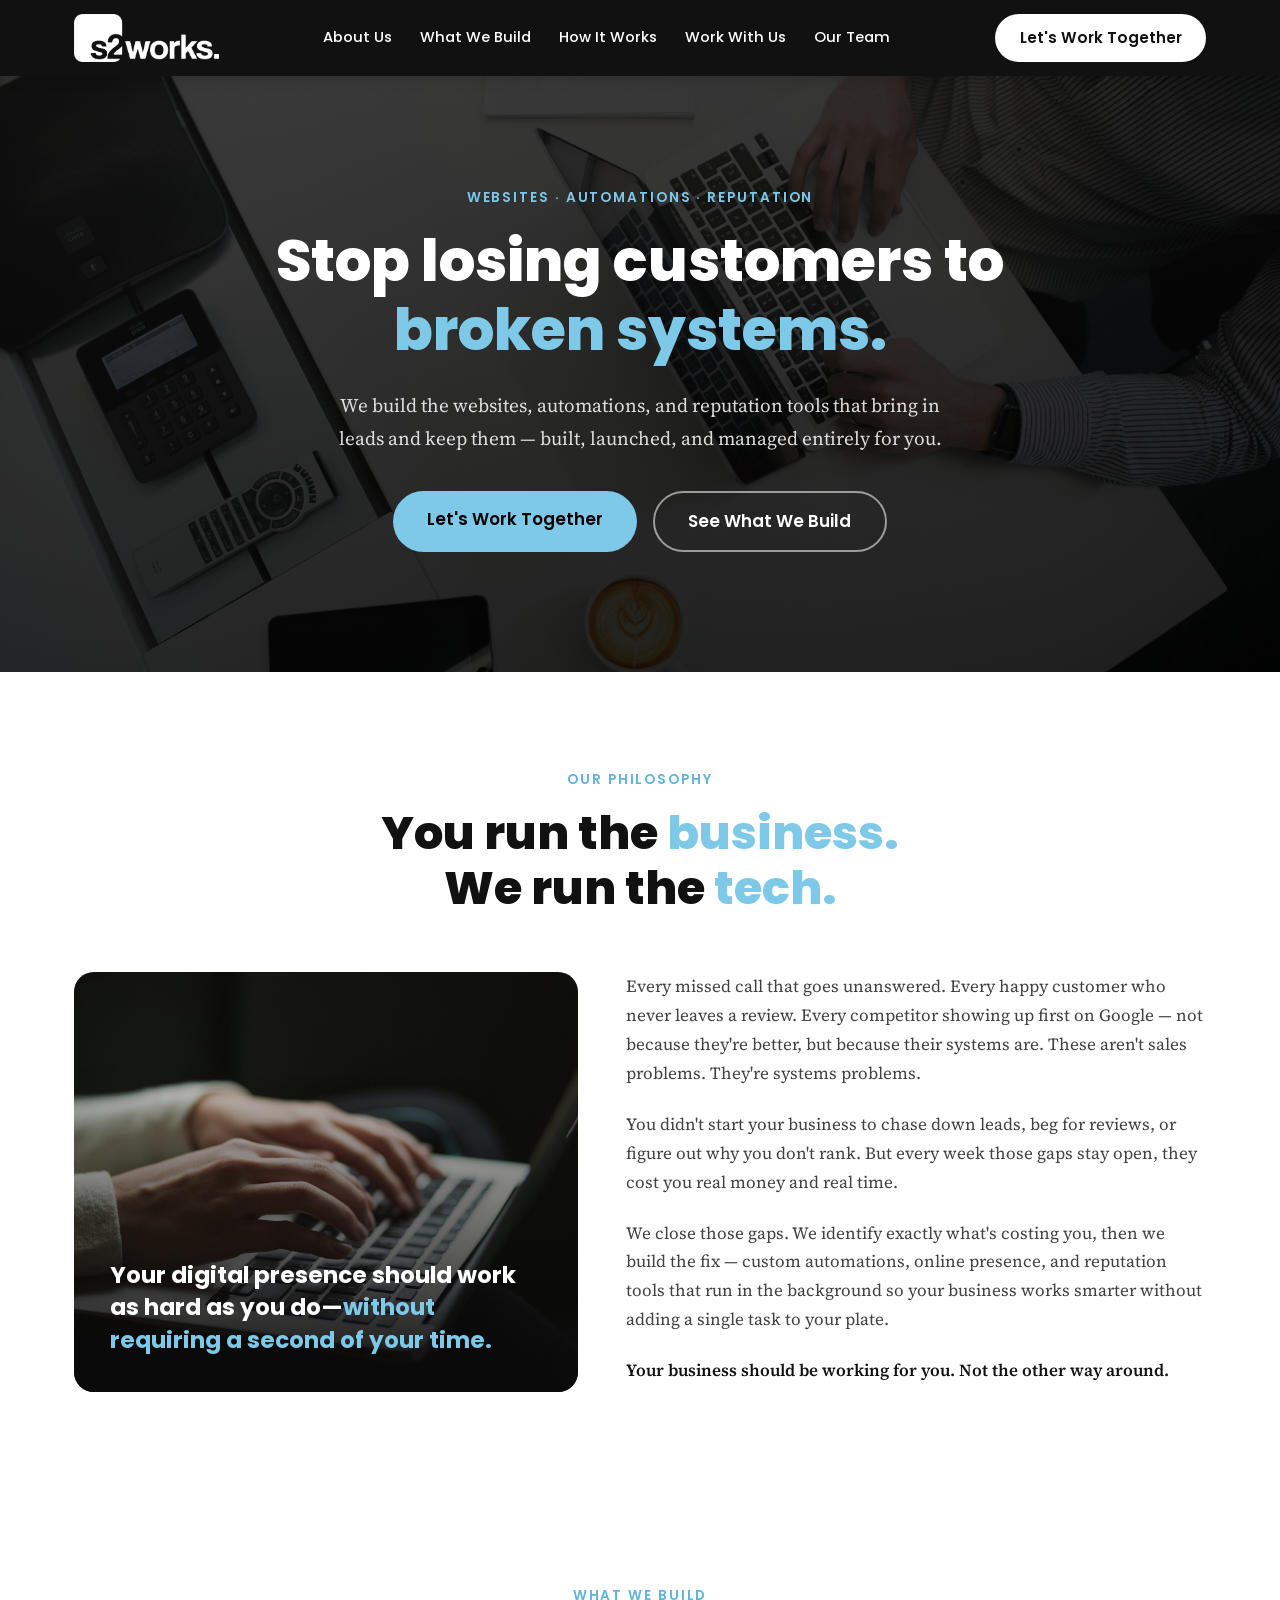
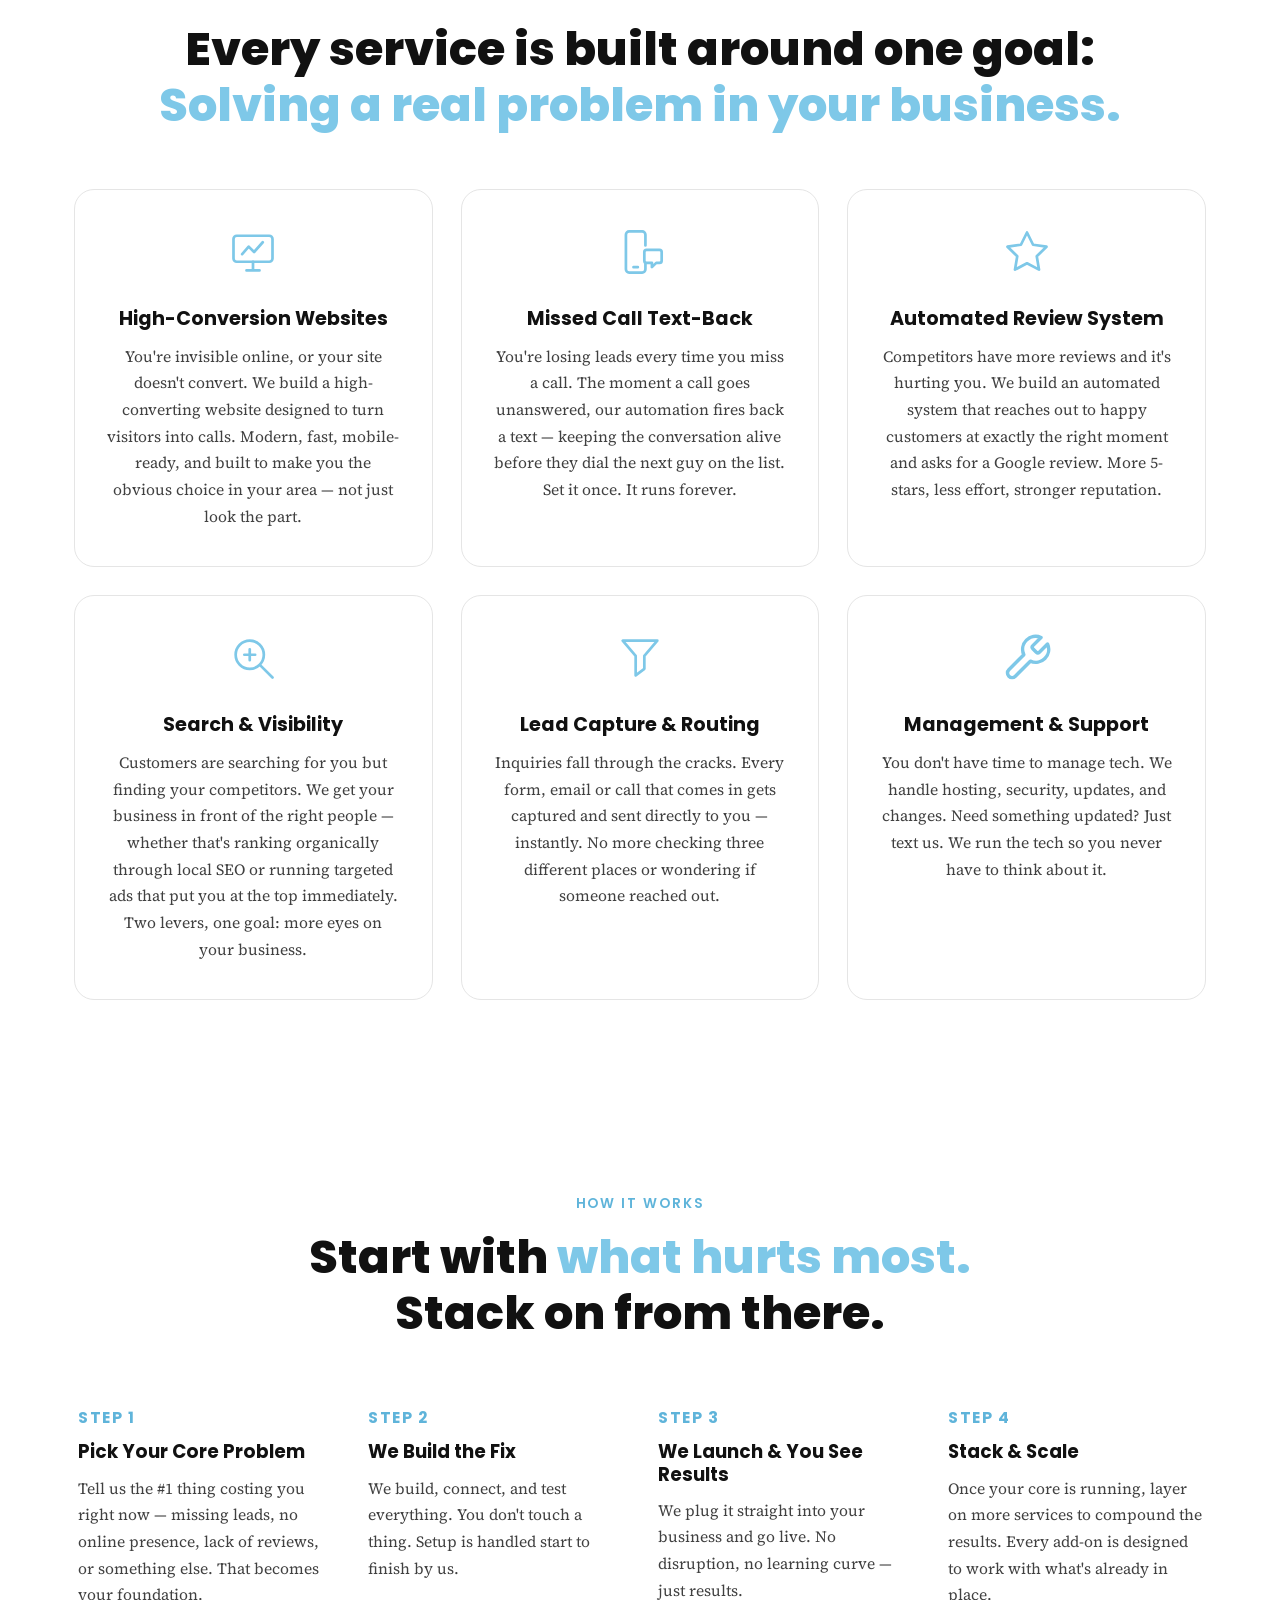
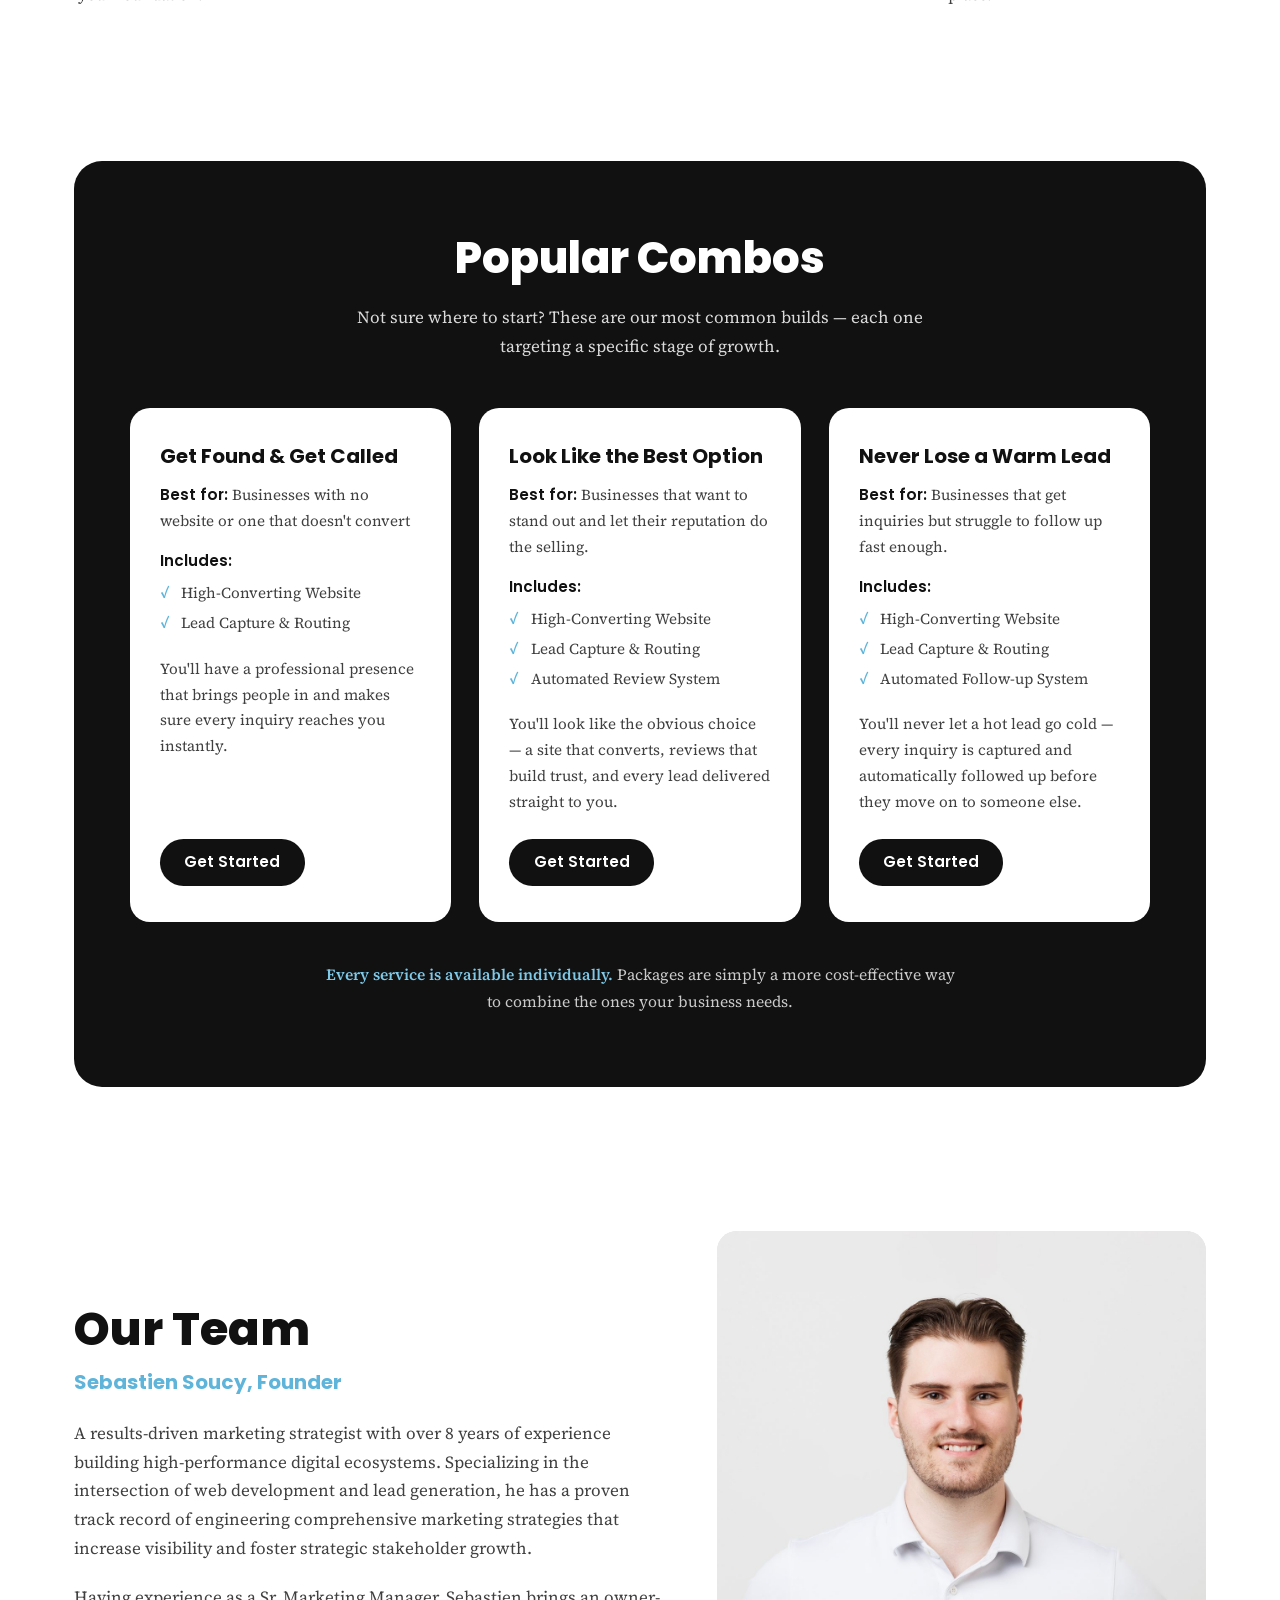
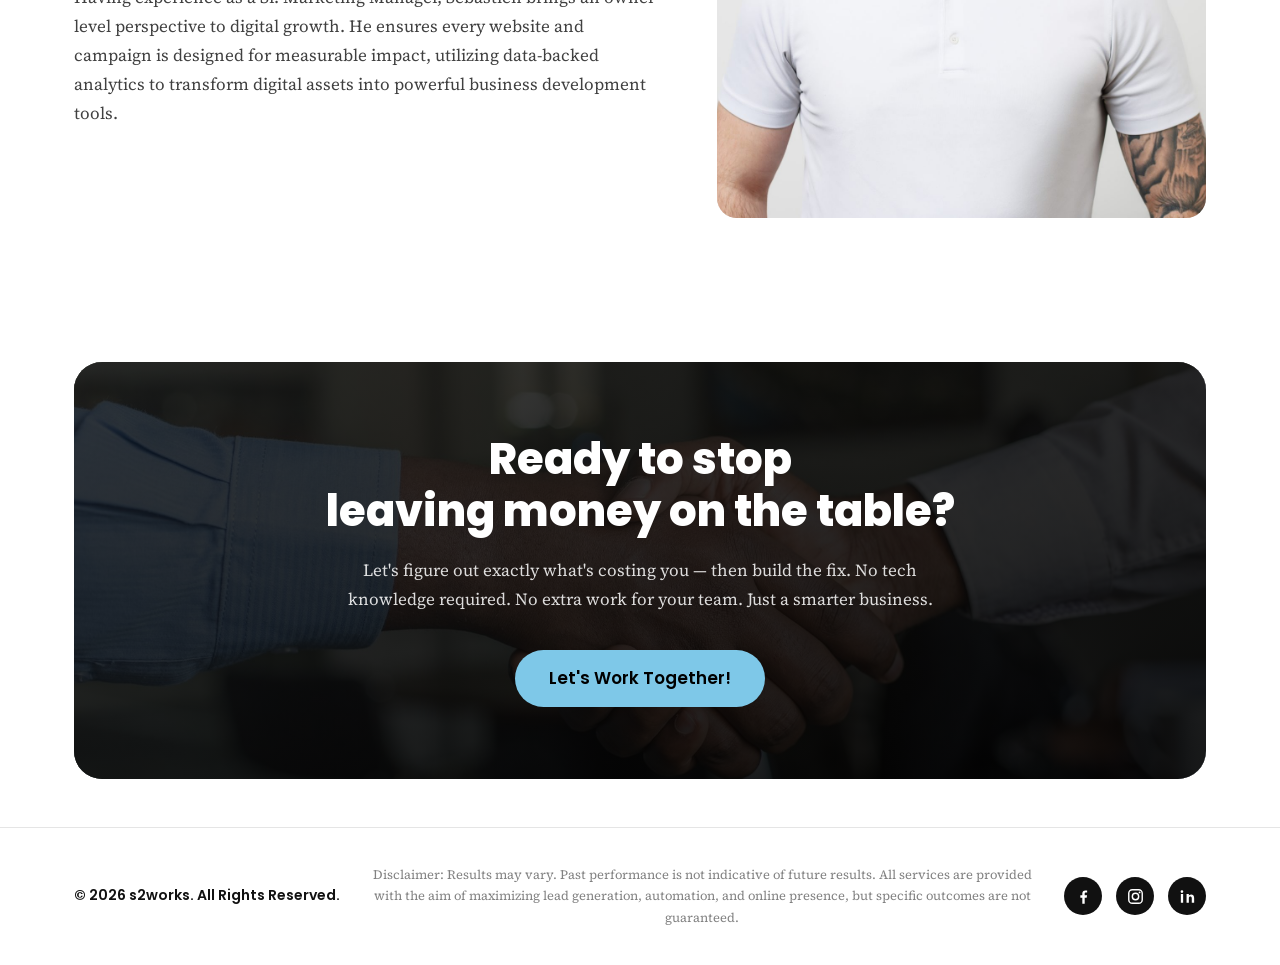
==== index.html @ fdd20342 "Refine Popular Combos note wording Tighten the individual-services note to a cleaner, more professio" ====
<!DOCTYPE html>
<html lang="en">
<head>
  <meta charset="UTF-8">
  <meta name="viewport" content="width=device-width, initial-scale=1.0">
  <title>s2works. — You run the business. We run the tech.</title>
  <meta name="description" content="s2works builds custom automations, high-converting websites, and reputation tools that run in the background — so your business works smarter without adding a single task to your plate.">

  <!-- Favicon / app icons -->
  <link rel="icon" href="assets/favicon.ico" sizes="any">
  <link rel="icon" type="image/png" sizes="32x32" href="assets/favicon-32x32.png">
  <link rel="icon" type="image/png" sizes="16x16" href="assets/favicon-16x16.png">
  <link rel="apple-touch-icon" sizes="180x180" href="assets/apple-touch-icon.png">
  <link rel="manifest" href="assets/site.webmanifest">

  <!-- Social / link preview -->
  <meta property="og:type" content="website">
  <meta property="og:site_name" content="s2works">
  <meta property="og:title" content="s2works — You run the business. We run the tech.">
  <meta property="og:description" content="Custom automations, high-converting websites, and reputation tools that run in the background — so your business works smarter without adding a single task to your plate.">
  <meta property="og:url" content="https://www.s2works.ca/">
  <meta property="og:image" content="https://www.s2works.ca/assets/og-image.png">
  <meta property="og:image:width" content="1200">
  <meta property="og:image:height" content="630">
  <meta name="twitter:card" content="summary_large_image">
  <meta name="twitter:title" content="s2works — You run the business. We run the tech.">
  <meta name="twitter:description" content="Custom automations, high-converting websites, and reputation tools that run in the background — so your business works smarter.">
  <meta name="twitter:image" content="https://www.s2works.ca/assets/og-image.png">

  <link rel="preconnect" href="https://fonts.googleapis.com">
  <link rel="preconnect" href="https://fonts.gstatic.com" crossorigin>
  <link href="https://fonts.googleapis.com/css2?family=Poppins:wght@500;600;700;800&family=Source+Serif+4:opsz,wght@8..60,400;8..60,600&display=swap" rel="stylesheet">
  <link rel="stylesheet" href="styles.css">
</head>
<body>

  <!-- ============ Navigation ============ -->
  <header class="nav" id="top">
    <div class="nav-inner container">
      <a href="#top" class="logo" aria-label="s2works home">
        <img src="assets/logo-white.png" alt="s2works" class="logo-img">
      </a>

      <nav class="nav-links" id="nav-links" aria-label="Main navigation">
        <a href="#about">About Us</a>
        <a href="#what-we-build">What We Build</a>
        <a href="#how-it-works">How It Works</a>
        <a href="#work-with-us">Work With Us</a>
        <a href="#our-team">Our Team</a>
        <a href="mailto:info@s2works.ca" class="btn btn-white nav-cta-mobile">Let's Work Together</a>
      </nav>

      <a href="mailto:info@s2works.ca" class="btn btn-white nav-cta">Let's Work Together</a>

      <button class="nav-toggle" id="nav-toggle" aria-label="Toggle menu" aria-expanded="false" aria-controls="nav-links">
        <span></span><span></span><span></span>
      </button>
    </div>
  </header>

  <!-- ============ Hero ============ -->
  <section class="hero" id="hero">
    <div class="container hero-inner">
      <p class="eyebrow eyebrow-light">Websites · Automations · Reputation</p>
      <h1>Stop losing customers to <span class="accent">broken systems.</span></h1>
      <p class="hero-sub">We build the websites, automations, and reputation tools that bring in leads and keep them — built, launched, and managed entirely for you.</p>
      <div class="hero-actions">
        <a href="mailto:info@s2works.ca" class="btn btn-accent btn-lg">Let's Work Together</a>
        <a href="#what-we-build" class="btn btn-outline btn-lg">See What We Build</a>
      </div>
    </div>
  </section>

  <!-- ============ Section 1 — Our Philosophy ============ -->
  <section class="section" id="about">
    <div class="container">
      <p class="eyebrow">Our Philosophy</p>
      <h2 class="section-title">You run the <span class="accent">business.</span><br>We run the <span class="accent">tech.</span></h2>

      <div class="philosophy-grid">
        <div class="philosophy-image">
          <img class="philosophy-art" src="assets/philosophy-typing.jpg" alt="Person working on a laptop" loading="lazy">
          <p class="philosophy-overlay-text">Your digital presence should work as hard as you do—<span class="accent">without requiring a second of your time.</span></p>
        </div>

        <div class="philosophy-copy">
          <p>Every missed call that goes unanswered. Every happy customer who never leaves a review. Every competitor showing up first on Google — not because they're better, but because their systems are. These aren't sales problems. They're systems problems.</p>
          <p>You didn't start your business to chase down leads, beg for reviews, or figure out why you don't rank. But every week those gaps stay open, they cost you real money and real time.</p>
          <p>We close those gaps. We identify exactly what's costing you, then we build the fix — custom automations, online presence, and reputation tools that run in the background so your business works smarter without adding a single task to your plate.</p>
          <p>Your business should be working for you. Not the other way around.</p>
        </div>
      </div>
    </div>
  </section>

  <!-- ============ Section 2 — What We Build ============ -->
  <section class="section" id="what-we-build">
    <div class="container">
      <p class="eyebrow">What We Build</p>
      <h2 class="section-title">Every service is built around one goal:<br><span class="accent">Solving a real problem in your business.</span></h2>

      <div class="cards-grid cards-3">
        <article class="card service-card">
          <svg class="service-icon" viewBox="0 0 48 48" fill="none" stroke="currentColor" stroke-width="2.5" stroke-linecap="round" stroke-linejoin="round" aria-hidden="true">
            <rect x="6" y="9" width="36" height="24" rx="3"/>
            <path d="M18 41h12M24 33v8M14 26l6-7 5 5 8-9"/>
          </svg>
          <h3>High-Conversion Websites</h3>
          <p>You're invisible online, or your site doesn't convert. We build a high-converting website designed to turn visitors into calls. Modern, fast, mobile-ready, and built to make you the obvious choice in your area — not just look the part.</p>
        </article>

        <article class="card service-card">
          <svg class="service-icon" viewBox="0 0 48 48" fill="none" stroke="currentColor" stroke-width="2.5" stroke-linecap="round" stroke-linejoin="round" aria-hidden="true">
            <path d="M14 5h12a3 3 0 0 1 3 3v10M14 5a3 3 0 0 0-3 3v32a3 3 0 0 0 3 3h12a3 3 0 0 0 3-3v-5M18 38h4"/>
            <path d="M30 22h12a2 2 0 0 1 2 2v8a2 2 0 0 1-2 2h-3l-4 4v-4h-5a2 2 0 0 1-2-2v-8a2 2 0 0 1 2-2z"/>
          </svg>
          <h3>Missed Call Text-Back</h3>
          <p>You're losing leads every time you miss a call. The moment a call goes unanswered, our automation fires back a text — keeping the conversation alive before they dial the next guy on the list. Set it once. It runs forever.</p>
        </article>

        <article class="card service-card">
          <svg class="service-icon" viewBox="0 0 48 48" fill="none" stroke="currentColor" stroke-width="2.5" stroke-linecap="round" stroke-linejoin="round" aria-hidden="true">
            <path d="M24 6l5.6 11.3L42 19.1l-9 8.8 2.1 12.4L24 34.4l-11.1 5.9L15 27.9l-9-8.8 12.4-1.8z"/>
          </svg>
          <h3>Automated Review System</h3>
          <p>Competitors have more reviews and it's hurting you. We build an automated system that reaches out to happy customers at exactly the right moment and asks for a Google review. More 5-stars, less effort, stronger reputation.</p>
        </article>

        <article class="card service-card">
          <svg class="service-icon" viewBox="0 0 48 48" fill="none" stroke="currentColor" stroke-width="2.5" stroke-linecap="round" stroke-linejoin="round" aria-hidden="true">
            <circle cx="21" cy="21" r="13"/>
            <path d="M31 31l11 11M16 21h10M21 16v10"/>
          </svg>
          <h3>Search &amp; Visibility</h3>
          <p>Customers are searching for you but finding your competitors. We get your business in front of the right people — whether that's ranking organically through local SEO or running targeted ads that put you at the top immediately. Two levers, one goal: more eyes on your business.</p>
        </article>

        <article class="card service-card">
          <svg class="service-icon" viewBox="0 0 48 48" fill="none" stroke="currentColor" stroke-width="2.5" stroke-linecap="round" stroke-linejoin="round" aria-hidden="true">
            <path d="M8 8h32l-12 14v12l-8 6V22z"/>
          </svg>
          <h3>Lead Capture &amp; Routing</h3>
          <p>Inquiries fall through the cracks. Every form, email or call that comes in gets captured and sent directly to you — instantly. No more checking three different places or wondering if someone reached out.</p>
        </article>

        <article class="card service-card">
          <svg class="service-icon" viewBox="0 0 24 24" fill="none" stroke="currentColor" stroke-width="1.6" stroke-linecap="round" stroke-linejoin="round" aria-hidden="true">
            <path d="M14.7 6.3a1 1 0 0 0 0 1.4l1.6 1.6a1 1 0 0 0 1.4 0l3.77-3.77a6 6 0 0 1-7.94 7.94l-6.91 6.91a2.12 2.12 0 0 1-3-3l6.91-6.91a6 6 0 0 1 7.94-7.94l-3.76 3.76z"/>
          </svg>
          <h3>Management &amp; Support</h3>
          <p>You don't have time to manage tech. We handle hosting, security, updates, and changes. Need something updated? Just text us. We run the tech so you never have to think about it.</p>
        </article>
      </div>
    </div>
  </section>

  <!-- ============ Section 3 — How It Works ============ -->
  <section class="section" id="how-it-works">
    <div class="container">
      <p class="eyebrow">How It Works</p>
      <h2 class="section-title">Start with <span class="accent">what hurts most.</span><br>Stack on from there.</h2>

      <div class="cards-grid cards-4">
        <div class="step">
          <p class="step-label">Step 1</p>
          <h3>Pick Your Core Problem</h3>
          <p>Tell us the #1 thing costing you right now — missing leads, no online presence, lack of reviews, or something else. That becomes your foundation.</p>
        </div>
        <div class="step">
          <p class="step-label">Step 2</p>
          <h3>We Build the Fix</h3>
          <p>We build, connect, and test everything. You don't touch a thing. Setup is handled start to finish by us.</p>
        </div>
        <div class="step">
          <p class="step-label">Step 3</p>
          <h3>We Launch &amp; You See Results</h3>
          <p>We plug it straight into your business and go live. No disruption, no learning curve — just results.</p>
        </div>
        <div class="step">
          <p class="step-label">Step 4</p>
          <h3>Stack &amp; Scale</h3>
          <p>Once your core is running, layer on more services to compound the results. Every add-on is designed to work with what's already in place.</p>
        </div>
      </div>
    </div>
  </section>

  <!-- ============ Section 4 — Popular Combos ============ -->
  <section class="section section-panel" id="work-with-us">
    <div class="container">
      <div class="panel panel-combos">
        <h2 class="panel-title">Popular Combos</h2>
        <p class="panel-sub">Not sure where to start? These are our most common builds — each one targeting a specific stage of growth.</p>

        <div class="cards-grid cards-3 combos-grid">
          <article class="card combo-card">
            <h3>Get Found &amp; Get Called</h3>
            <p class="combo-best"><strong>Best for:</strong> Businesses with no website or one that doesn't convert</p>
            <p class="combo-includes-label"><strong>Includes:</strong></p>
            <ul class="combo-list">
              <li>High-Converting Website</li>
              <li>Lead Capture &amp; Routing</li>
            </ul>
            <p class="combo-desc">You'll have a professional presence that brings people in and makes sure every inquiry reaches you instantly.</p>
            <a href="mailto:info@s2works.ca" class="btn btn-green">Get Started</a>
          </article>

          <article class="card combo-card">
            <h3>Look Like the Best Option</h3>
            <p class="combo-best"><strong>Best for:</strong> Businesses that want to stand out and let their reputation do the selling.</p>
            <p class="combo-includes-label"><strong>Includes:</strong></p>
            <ul class="combo-list">
              <li>High-Converting Website</li>
              <li>Lead Capture &amp; Routing</li>
              <li>Automated Review System</li>
            </ul>
            <p class="combo-desc">You'll look like the obvious choice — a site that converts, reviews that build trust, and every lead delivered straight to you.</p>
            <a href="mailto:info@s2works.ca" class="btn btn-green">Get Started</a>
          </article>

          <article class="card combo-card">
            <h3>Never Lose a Warm Lead</h3>
            <p class="combo-best"><strong>Best for:</strong> Businesses that get inquiries but struggle to follow up fast enough.</p>
            <p class="combo-includes-label"><strong>Includes:</strong></p>
            <ul class="combo-list">
              <li>High-Converting Website</li>
              <li>Lead Capture &amp; Routing</li>
              <li>Automated Follow-up System</li>
            </ul>
            <p class="combo-desc">You'll never let a hot lead go cold — every inquiry is captured and automatically followed up before they move on to someone else.</p>
            <a href="mailto:info@s2works.ca" class="btn btn-green">Get Started</a>
          </article>
        </div>

        <p class="combo-note"><span class="accent">Every service is available individually.</span> Packages are simply a more cost-effective way to combine the ones your business needs.</p>
      </div>
    </div>
  </section>

  <!-- ============ Section 5 — Our Team ============ -->
  <section class="section" id="our-team">
    <div class="container team-grid">
      <div class="team-copy">
        <h2 class="section-title section-title-left">Our Team</h2>
        <p class="team-role accent">Sebastien Soucy, Founder</p>
        <p>A results-driven marketing strategist with over 8 years of experience building high-performance digital ecosystems. Specializing in the intersection of web development and lead generation, he has a proven track record of engineering comprehensive marketing strategies that increase visibility and foster strategic stakeholder growth.</p>
        <p>Having experience as a Sr. Marketing Manager, Sebastien brings an owner-level perspective to digital growth. He ensures every website and campaign is designed for measurable impact, utilizing data-backed analytics to transform digital assets into powerful business development tools.</p>
      </div>
      <div class="team-photo">
        <img src="assets/founder.jpg" alt="Portrait of Sebastien Soucy, Founder" onerror="this.remove()">
        <svg viewBox="0 0 400 480" preserveAspectRatio="xMidYMax slice" aria-hidden="true" focusable="false">
          <rect width="400" height="480" fill="#eaeaea"/>
          <circle cx="200" cy="180" r="78" fill="#c8c8c8"/>
          <path d="M200 290c-90 0-150 55-150 130v60h300v-60c0-75-60-130-150-130z" fill="#c8c8c8"/>
        </svg>
      </div>
    </div>
  </section>

  <!-- ============ Section 6 — Final CTA ============ -->
  <section class="section section-panel" id="contact">
    <div class="container">
      <div class="panel panel-cta">
        <img class="cta-bg" src="assets/cta-handshake.jpg" alt="" aria-hidden="true" loading="lazy">
        <div class="panel-cta-content">
          <h2 class="panel-title">Ready to stop<br>leaving money on the table?</h2>
          <p class="panel-sub">Let's figure out exactly what's costing you — then build the fix. No tech knowledge required. No extra work for your team. Just a smarter business.</p>
          <a href="mailto:info@s2works.ca" class="btn btn-accent btn-lg">Let's Work Together!</a>
        </div>
      </div>
    </div>
  </section>

  <!-- ============ Footer ============ -->
  <footer class="footer">
    <div class="container footer-inner">
      <p class="footer-copyright">© 2026 s2works. All Rights Reserved.</p>
      <p class="footer-disclaimer">Disclaimer: Results may vary. Past performance is not indicative of future results. All services are provided with the aim of maximizing lead generation, automation, and online presence, but specific outcomes are not guaranteed.</p>
      <div class="footer-social">
        <a href="#" aria-label="Facebook">
          <svg viewBox="0 0 24 24" fill="currentColor" aria-hidden="true"><path d="M13.5 21v-7.5h2.5l.5-3h-3V8.6c0-.9.3-1.5 1.6-1.5H16.6V4.4c-.3 0-1.2-.1-2.3-.1-2.3 0-3.8 1.4-3.8 3.9v2.3H8v3h2.5V21h3z"/></svg>
        </a>
        <a href="#" aria-label="Instagram">
          <svg viewBox="0 0 24 24" fill="none" stroke="currentColor" stroke-width="1.8" aria-hidden="true"><rect x="3.5" y="3.5" width="17" height="17" rx="4.5"/><circle cx="12" cy="12" r="4"/><circle cx="17.2" cy="6.8" r="1.2" fill="currentColor" stroke="none"/></svg>
        </a>
        <a href="#" aria-label="LinkedIn">
          <svg viewBox="0 0 24 24" fill="currentColor" aria-hidden="true"><path d="M6.5 8.8H3.6V20h2.9V8.8zM5 7.5a1.7 1.7 0 1 0 0-3.4 1.7 1.7 0 0 0 0 3.4zM20.4 13.9c0-3-1.6-4.4-3.8-4.4-1.7 0-2.5 1-2.9 1.6V8.8H10.8V20h2.9v-5.9c0-1.3.6-2.1 1.8-2.1s1.9.8 1.9 2.1V20h3v-6.1z"/></svg>
        </a>
      </div>
    </div>
  </footer>

  <!-- ============ Contact Modal ============ -->
  <div class="modal-overlay" id="contact-modal" role="dialog" aria-modal="true" aria-labelledby="contact-modal-title">
    <div class="modal">
      <button class="modal-close" id="modal-close" type="button" aria-label="Close form">&times;</button>
      <h2 class="modal-title" id="contact-modal-title">Let's Work Together!</h2>
      <p class="modal-sub">Tell me a little bit about your business!</p>

      <form class="contact-form" id="contact-form" action="https://formsubmit.co/info@s2works.ca" method="POST">
        <div class="form-row">
          <input type="text" name="First Name" placeholder="First Name" autocomplete="given-name" required>
          <input type="text" name="Last Name" placeholder="Last Name" autocomplete="family-name">
        </div>
        <input type="email" name="Email" placeholder="Email" autocomplete="email" required>
        <input type="tel" name="Phone Number" placeholder="Phone Number" autocomplete="tel">
        <input type="text" name="Company Name" placeholder="Company Name" autocomplete="organization">
        <input type="text" name="Company Industry" placeholder="Company Industry">
        <textarea name="Message" placeholder="Message"></textarea>

        <!-- spam honeypot (hidden from real users) -->
        <input type="text" name="_honey" tabindex="-1" autocomplete="off" style="display:none">
        <input type="hidden" name="_subject" value="New lead from s2works.ca">
        <input type="hidden" name="_template" value="table">
        <input type="hidden" name="_captcha" value="false">

        <button type="submit" class="btn btn-accent btn-lg form-submit">Submit</button>
        <p class="form-status" id="form-status" role="status" aria-live="polite"></p>
      </form>
    </div>
  </div>

  <script>
    const toggle = document.getElementById('nav-toggle');
    const links = document.getElementById('nav-links');
    toggle.addEventListener('click', () => {
      const open = links.classList.toggle('open');
      toggle.setAttribute('aria-expanded', open);
      toggle.classList.toggle('open', open);
    });
    links.querySelectorAll('a').forEach(a => a.addEventListener('click', () => {
      links.classList.remove('open');
      toggle.classList.remove('open');
      toggle.setAttribute('aria-expanded', 'false');
    }));

    document.querySelector('.logo').addEventListener('click', (e) => {
      e.preventDefault();
      window.scrollTo({ top: 0, behavior: 'smooth' });
      history.replaceState(null, '', location.pathname);
    });

    /* ---- Contact modal ---- */
    const modal = document.getElementById('contact-modal');
    const modalClose = document.getElementById('modal-close');
    const contactForm = document.getElementById('contact-form');
    const formStatus = document.getElementById('form-status');
    let lastFocused = null;

    function openModal(e) {
      if (e) e.preventDefault();
      lastFocused = document.activeElement;
      links.classList.remove('open');
      toggle.classList.remove('open');
      toggle.setAttribute('aria-expanded', 'false');
      modal.classList.add('open');
      document.body.classList.add('modal-open');
      setTimeout(() => modal.querySelector('input').focus(), 80);
    }
    function closeModal() {
      modal.classList.remove('open');
      document.body.classList.remove('modal-open');
      if (lastFocused) lastFocused.focus();
    }

    document.querySelectorAll('a[href="mailto:info@s2works.ca"]').forEach(el =>
      el.addEventListener('click', openModal)
    );
    modalClose.addEventListener('click', closeModal);
    modal.addEventListener('click', e => { if (e.target === modal) closeModal(); });
    document.addEventListener('keydown', e => {
      if (e.key === 'Escape' && modal.classList.contains('open')) closeModal();
    });

    contactForm.addEventListener('submit', async (e) => {
      e.preventDefault();
      const submitBtn = contactForm.querySelector('button[type="submit"]');
      formStatus.className = 'form-status';
      formStatus.textContent = 'Sending…';
      submitBtn.disabled = true;
      try {
        const res = await fetch('https://formsubmit.co/ajax/info@s2works.ca', {
          method: 'POST',
          headers: { 'Accept': 'application/json' },
          body: new FormData(contactForm)
        });
        if (!res.ok) throw new Error('Request failed');
        formStatus.className = 'form-status success';
        formStatus.textContent = "Thanks! We'll be in touch shortly.";
        contactForm.reset();
      } catch (err) {
        formStatus.className = 'form-status error';
        formStatus.innerHTML = 'Something went wrong — please email us directly at <a href="mailto:info@s2works.ca">info@s2works.ca</a>.';
      } finally {
        submitBtn.disabled = false;
      }
    });
  </script>
</body>
</html>
---- styles.css ----
/* ============================================================
   s2works — single-page marketing site
   ============================================================ */

:root {
  --ink: #111111;
  --ink-deep: #000000;
  --blue-accent: #7ec8e8;
  --blue-accent-dark: #5fb4da;
  --white: #ffffff;
  --off-white: #f7f7f7;
  --gray-text: #404040;
  --border: #e5e5e5;
  --radius-card: 20px;
  --radius-panel: 28px;
  --nav-height: 76px;
  --font-heading: 'Poppins', system-ui, sans-serif;
  --font-body: 'Source Serif 4', Georgia, serif;
}

* { margin: 0; padding: 0; box-sizing: border-box; }

html {
  scroll-behavior: smooth;
}

body {
  font-family: var(--font-body);
  color: var(--gray-text);
  background: var(--white);
  font-size: 1.0625rem;
  line-height: 1.7;
  -webkit-font-smoothing: antialiased;
}

h1, h2, h3 {
  font-family: var(--font-heading);
  color: var(--ink);
  line-height: 1.2;
}

.container {
  max-width: 1180px;
  margin: 0 auto;
  padding: 0 24px;
}

.accent { color: var(--blue-accent); }

section[id] { scroll-margin-top: var(--nav-height); }

/* ============ Buttons ============ */
.btn {
  display: inline-block;
  font-family: var(--font-heading);
  font-weight: 600;
  font-size: 0.95rem;
  padding: 0.7em 1.6em;
  border-radius: 999px;
  text-decoration: none;
  transition: transform 0.15s ease, background 0.15s ease, color 0.15s ease;
  text-align: center;
}
.btn:hover { transform: translateY(-2px); }

.btn-white { background: var(--white); color: var(--ink); }
.btn-white:hover { background: var(--blue-accent); color: var(--ink); }

.btn-accent { background: var(--blue-accent); color: var(--ink-deep); }
.btn-accent:hover { background: var(--blue-accent-dark); }

.btn-green { background: var(--ink); color: var(--white); }
.btn-green:hover { background: var(--ink-deep); }

.btn-outline {
  background: transparent;
  color: var(--white);
  border: 2px solid rgba(255, 255, 255, 0.55);
}
.btn-outline:hover { border-color: var(--blue-accent); color: var(--blue-accent); }

.btn-lg { font-size: 1.05rem; padding: 0.85em 2em; }

/* ============ Navigation ============ */
.nav {
  position: sticky;
  top: 0;
  z-index: 100;
  background: var(--ink);
  box-shadow: 0 2px 12px rgba(0, 0, 0, 0.18);
}

.nav-inner {
  height: var(--nav-height);
  display: flex;
  align-items: center;
  justify-content: space-between;
  gap: 24px;
}

.logo {
  display: inline-flex;
  align-items: center;
  text-decoration: none;
}

.logo-img {
  display: block;
  height: 48px;
  width: auto;
}

.nav-links {
  display: flex;
  align-items: center;
  gap: 28px;
}

.nav-links a {
  font-family: var(--font-heading);
  font-weight: 500;
  font-size: 0.92rem;
  color: var(--white);
  text-decoration: none;
  transition: color 0.15s ease;
}
.nav-links a:hover { color: var(--blue-accent); }

.nav-links a.btn-white { color: var(--ink); }
.nav-links a.btn-white:hover { color: var(--ink); }

.nav-cta { flex-shrink: 0; }
.nav-cta-mobile { display: none; }

.nav-toggle {
  display: none;
  flex-direction: column;
  justify-content: center;
  gap: 5px;
  width: 42px;
  height: 42px;
  background: transparent;
  border: 0;
  cursor: pointer;
  padding: 8px;
}
.nav-toggle span {
  display: block;
  height: 2.5px;
  width: 100%;
  background: var(--white);
  border-radius: 2px;
  transition: transform 0.2s ease, opacity 0.2s ease;
}
.nav-toggle.open span:nth-child(1) { transform: translateY(7.5px) rotate(45deg); }
.nav-toggle.open span:nth-child(2) { opacity: 0; }
.nav-toggle.open span:nth-child(3) { transform: translateY(-7.5px) rotate(-45deg); }

/* ============ Hero ============ */
.hero {
  position: relative;
  background:
    linear-gradient(160deg, rgba(17, 17, 17, 0.8) 0%, rgba(0, 0, 0, 0.88) 100%),
    url('assets/hero-desk.jpg') center / cover no-repeat;
  padding: 110px 0 120px;
  text-align: center;
}

.hero-inner {
  position: relative;
  max-width: 860px;
}

.hero h1 {
  color: var(--white);
  font-weight: 800;
  font-size: clamp(2.3rem, 5.5vw, 3.6rem);
  margin-bottom: 24px;
}

.hero-sub {
  color: rgba(255, 255, 255, 0.85);
  font-size: 1.2rem;
  max-width: 640px;
  margin: 0 auto 36px;
}

.hero-actions {
  display: flex;
  justify-content: center;
  gap: 16px;
  flex-wrap: wrap;
}

/* ============ Sections (shared) ============ */
.section { padding: 96px 0; }

.eyebrow {
  font-family: var(--font-heading);
  font-weight: 600;
  font-size: 0.85rem;
  letter-spacing: 0.14em;
  text-transform: uppercase;
  color: var(--blue-accent-dark);
  text-align: center;
  margin-bottom: 14px;
}

.eyebrow-light { color: var(--blue-accent); margin-bottom: 18px; }

.section-title {
  text-align: center;
  font-weight: 800;
  font-size: clamp(1.9rem, 4.2vw, 2.9rem);
  margin-bottom: 56px;
}

.section-title-left { text-align: left; margin-bottom: 8px; }

/* ============ Section 1 — Our Philosophy ============ */
.philosophy-grid {
  display: grid;
  grid-template-columns: 1fr 1.15fr;
  gap: 48px;
  align-items: stretch;
}

.philosophy-image {
  position: relative;
  border-radius: var(--radius-card);
  overflow: hidden;
  min-height: 420px;
  display: flex;
  align-items: flex-end;
}

.philosophy-art {
  position: absolute;
  inset: 0;
  width: 100%;
  height: 100%;
  object-fit: cover;
}

.philosophy-image::after {
  content: "";
  position: absolute;
  inset: 0;
  background: linear-gradient(to top, rgba(10, 10, 10, 0.92) 8%, rgba(16, 16, 16, 0.25) 70%);
}

.philosophy-overlay-text {
  position: relative;
  z-index: 1;
  font-family: var(--font-heading);
  font-weight: 700;
  font-size: 1.45rem;
  line-height: 1.4;
  color: var(--white);
  padding: 36px;
}

.philosophy-copy p { margin-bottom: 1.3em; }
.philosophy-copy p:last-child {
  margin-bottom: 0;
  font-weight: 600;
  color: var(--ink);
}

/* ============ Cards / grids ============ */
.cards-grid { display: grid; gap: 28px; }
.cards-3 { grid-template-columns: repeat(3, 1fr); }
.cards-4 { grid-template-columns: repeat(4, 1fr); }

.card {
  background: var(--white);
  border: 1px solid var(--border);
  border-radius: var(--radius-card);
  padding: 36px 30px;
}

.service-card {
  text-align: center;
  cursor: default;
  transition: transform 0.28s cubic-bezier(0.2, 0.7, 0.3, 1),
              box-shadow 0.28s ease,
              border-color 0.28s ease;
}

.service-card:hover {
  transform: translateY(-8px);
  border-color: var(--blue-accent);
  box-shadow: 0 18px 40px -12px rgba(17, 17, 17, 0.22),
              0 0 0 1px var(--blue-accent);
}

.service-icon {
  width: 52px;
  height: 52px;
  color: var(--blue-accent);
  margin-bottom: 20px;
  transition: transform 0.28s cubic-bezier(0.2, 0.7, 0.3, 1),
              color 0.28s ease;
}

.service-card:hover .service-icon {
  transform: scale(1.12) translateY(-2px);
  color: var(--blue-accent-dark);
}

@media (prefers-reduced-motion: reduce) {
  .service-card,
  .service-icon { transition: none; }
  .service-card:hover { transform: none; }
  .service-card:hover .service-icon { transform: none; }
}

.service-card h3 {
  font-size: 1.2rem;
  font-weight: 700;
  margin-bottom: 14px;
}

.service-card p { font-size: 0.98rem; }

/* ============ Section 3 — How It Works ============ */
.step { padding: 8px 4px; }

.step-label {
  font-family: var(--font-heading);
  font-weight: 700;
  font-size: 0.85rem;
  letter-spacing: 0.1em;
  text-transform: uppercase;
  color: var(--blue-accent-dark);
  margin-bottom: 10px;
}

.step h3 {
  font-size: 1.15rem;
  font-weight: 700;
  margin-bottom: 12px;
}

.step p { font-size: 0.98rem; }

/* ============ Panels (Combos & CTA) ============ */
.section-panel { padding: 48px 0; }

.panel {
  background: var(--ink);
  border-radius: var(--radius-panel);
  padding: 72px 56px;
}

.panel-title {
  color: var(--white);
  text-align: center;
  font-weight: 800;
  font-size: clamp(1.9rem, 4vw, 2.7rem);
  margin-bottom: 18px;
}

.panel-sub {
  color: rgba(255, 255, 255, 0.85);
  text-align: center;
  max-width: 640px;
  margin: 0 auto 48px;
}

/* ---- Combos ---- */
.combo-card {
  display: flex;
  flex-direction: column;
  border: 0;
}

.combo-card h3 {
  font-size: 1.25rem;
  font-weight: 700;
  margin-bottom: 14px;
}

.combo-best { font-size: 0.95rem; margin-bottom: 14px; }
.combo-best strong,
.combo-includes-label strong {
  font-family: var(--font-heading);
  font-weight: 600;
  color: var(--ink);
}

.combo-includes-label { font-size: 0.95rem; margin-bottom: 6px; }

.combo-list {
  list-style: none;
  margin-bottom: 16px;
}

.combo-list li {
  font-size: 0.95rem;
  padding-left: 1.4em;
  position: relative;
  margin-bottom: 4px;
}

.combo-list li::before {
  content: "✓";
  position: absolute;
  left: 0;
  color: var(--blue-accent-dark);
  font-weight: 700;
}

.combo-desc { font-size: 0.95rem; margin-bottom: 24px; }

.combo-card .btn { margin-top: auto; align-self: flex-start; }

.combo-note {
  text-align: center;
  color: rgba(255, 255, 255, 0.78);
  font-size: 0.98rem;
  max-width: 640px;
  margin: 40px auto 0;
}
.combo-note .accent { font-weight: 600; }

/* ============ Section 5 — Our Team ============ */
.team-grid {
  display: grid;
  grid-template-columns: 1.2fr 1fr;
  gap: 56px;
  align-items: center;
}

.team-role {
  font-family: var(--font-heading);
  font-weight: 700;
  font-size: 1.25rem;
  color: var(--blue-accent-dark);
  margin-bottom: 20px;
}

.team-copy p:not(.team-role) { margin-bottom: 1.2em; }

.team-photo {
  position: relative;
  background: #f0f0f0;
  border-radius: var(--radius-card);
  overflow: hidden;
  aspect-ratio: 5 / 6;
}

.team-photo svg {
  display: block;
  width: 100%;
  height: 100%;
}

.team-photo img {
  position: absolute;
  inset: 0;
  width: 100%;
  height: 100%;
  object-fit: cover;
  z-index: 1;
}

/* ============ Section 6 — Final CTA ============ */
.panel-cta {
  position: relative;
  overflow: hidden;
  text-align: center;
}

.cta-bg {
  position: absolute;
  inset: 0;
  width: 100%;
  height: 100%;
  object-fit: cover;
}

.panel-cta::after {
  content: "";
  position: absolute;
  inset: 0;
  background: linear-gradient(160deg, rgba(17, 17, 17, 0.82) 0%, rgba(0, 0, 0, 0.9) 100%);
}

.panel-cta-content { position: relative; z-index: 1; }

.panel-cta .panel-sub { margin-bottom: 36px; }

/* ============ Footer ============ */
.footer {
  background: var(--white);
  border-top: 1px solid var(--border);
  padding: 36px 0;
}

.footer-inner {
  display: grid;
  grid-template-columns: auto 1fr auto;
  align-items: center;
  gap: 32px;
}

.footer-copyright {
  font-family: var(--font-heading);
  font-weight: 600;
  font-size: 0.88rem;
  color: var(--ink);
  white-space: nowrap;
}

.footer-disclaimer {
  font-size: 0.8rem;
  color: #828282;
  text-align: center;
}

.footer-social {
  display: flex;
  gap: 14px;
}

.footer-social a {
  display: inline-flex;
  align-items: center;
  justify-content: center;
  width: 38px;
  height: 38px;
  border-radius: 50%;
  background: var(--ink);
  color: var(--white);
  transition: background 0.15s ease;
}

.footer-social a:hover { background: var(--blue-accent-dark); }

.footer-social svg { width: 19px; height: 19px; }

/* ============================================================
   Responsive
   ============================================================ */
@media (max-width: 1024px) {
  .cards-4 { grid-template-columns: repeat(2, 1fr); }
  .cards-3 { grid-template-columns: repeat(2, 1fr); }
  .panel { padding: 56px 36px; }
}

@media (max-width: 768px) {
  .section { padding: 64px 0; }
  .hero { padding: 80px 0 88px; }

  .nav-toggle { display: flex; }
  .nav-cta { display: none; }
  .nav-cta-mobile { display: inline-block; margin-top: 8px; }

  .nav-links {
    display: none;
    position: absolute;
    top: var(--nav-height);
    left: 0;
    right: 0;
    background: var(--ink);
    flex-direction: column;
    align-items: flex-start;
    padding: 20px 24px 28px;
    gap: 18px;
    box-shadow: 0 8px 20px rgba(0, 0, 0, 0.25);
  }
  .nav-links.open { display: flex; }

  .philosophy-grid,
  .team-grid {
    grid-template-columns: 1fr;
    gap: 32px;
  }

  .cards-3,
  .cards-4 { grid-template-columns: 1fr; }

  .philosophy-image { min-height: 340px; }
  .philosophy-overlay-text { font-size: 1.25rem; padding: 28px; }

  .panel { padding: 48px 24px; border-radius: 22px; }

  .footer-inner {
    grid-template-columns: 1fr;
    text-align: center;
    gap: 18px;
  }
  .footer-copyright { white-space: normal; }
  .footer-social { justify-content: center; }

  .team-photo { max-width: 420px; margin: 0 auto; width: 100%; }
}

/* ============================================================
   Contact Modal
   ============================================================ */
body.modal-open { overflow: hidden; }

.modal-overlay {
  position: fixed;
  inset: 0;
  z-index: 200;
  display: flex;
  align-items: flex-start;
  justify-content: center;
  padding: 48px 20px;
  background: rgba(0, 0, 0, 0.72);
  -webkit-backdrop-filter: blur(3px);
  backdrop-filter: blur(3px);
  overflow-y: auto;
  opacity: 0;
  visibility: hidden;
  transition: opacity 0.25s ease, visibility 0.25s ease;
}
.modal-overlay.open { opacity: 1; visibility: visible; }

.modal {
  position: relative;
  width: 100%;
  max-width: 640px;
  margin: auto;
  background: var(--ink);
  border: 1px solid rgba(255, 255, 255, 0.08);
  border-radius: var(--radius-panel);
  padding: 52px 48px 44px;
  box-shadow: 0 30px 80px -20px rgba(0, 0, 0, 0.7);
  transform: translateY(14px) scale(0.98);
  transition: transform 0.25s ease;
}
.modal-overlay.open .modal { transform: none; }

.modal-close {
  position: absolute;
  top: 18px;
  right: 18px;
  width: 38px;
  height: 38px;
  border: 0;
  border-radius: 50%;
  background: rgba(255, 255, 255, 0.12);
  color: var(--white);
  font-size: 1.4rem;
  line-height: 1;
  cursor: pointer;
  display: inline-flex;
  align-items: center;
  justify-content: center;
  transition: background 0.15s ease, color 0.15s ease;
}
.modal-close:hover { background: var(--blue-accent); color: var(--ink); }

.modal-title {
  color: var(--white);
  text-align: center;
  font-weight: 800;
  font-size: clamp(1.7rem, 4vw, 2.3rem);
  margin-bottom: 8px;
}

.modal-sub {
  color: rgba(255, 255, 255, 0.8);
  text-align: center;
  margin-bottom: 28px;
}

.contact-form { display: grid; gap: 14px; }

.form-row {
  display: grid;
  grid-template-columns: 1fr 1fr;
  gap: 14px;
}

.contact-form input,
.contact-form textarea {
  width: 100%;
  font-family: var(--font-body);
  font-size: 1rem;
  color: var(--ink);
  background: var(--white);
  border: 1px solid transparent;
  border-radius: 999px;
  padding: 15px 24px;
}

.contact-form textarea {
  border-radius: 22px;
  min-height: 120px;
  resize: vertical;
}

.contact-form input::placeholder,
.contact-form textarea::placeholder { color: #8a8a8a; }

.contact-form input:focus,
.contact-form textarea:focus {
  outline: none;
  border-color: var(--blue-accent);
  box-shadow: 0 0 0 3px rgba(126, 200, 232, 0.4);
}

.form-submit {
  justify-self: center;
  margin-top: 12px;
  min-width: 210px;
  border: 0;
  cursor: pointer;
}

.form-status {
  text-align: center;
  color: var(--white);
  min-height: 1.2em;
  margin-top: 6px;
  font-size: 0.95rem;
}
.form-status.success { color: var(--blue-accent); }
.form-status.error { color: #ff9b9b; }
.form-status a { color: inherit; }

@media (max-width: 560px) {
  .modal { padding: 46px 22px 36px; border-radius: 22px; }
  .form-row { grid-template-columns: 1fr; }
}
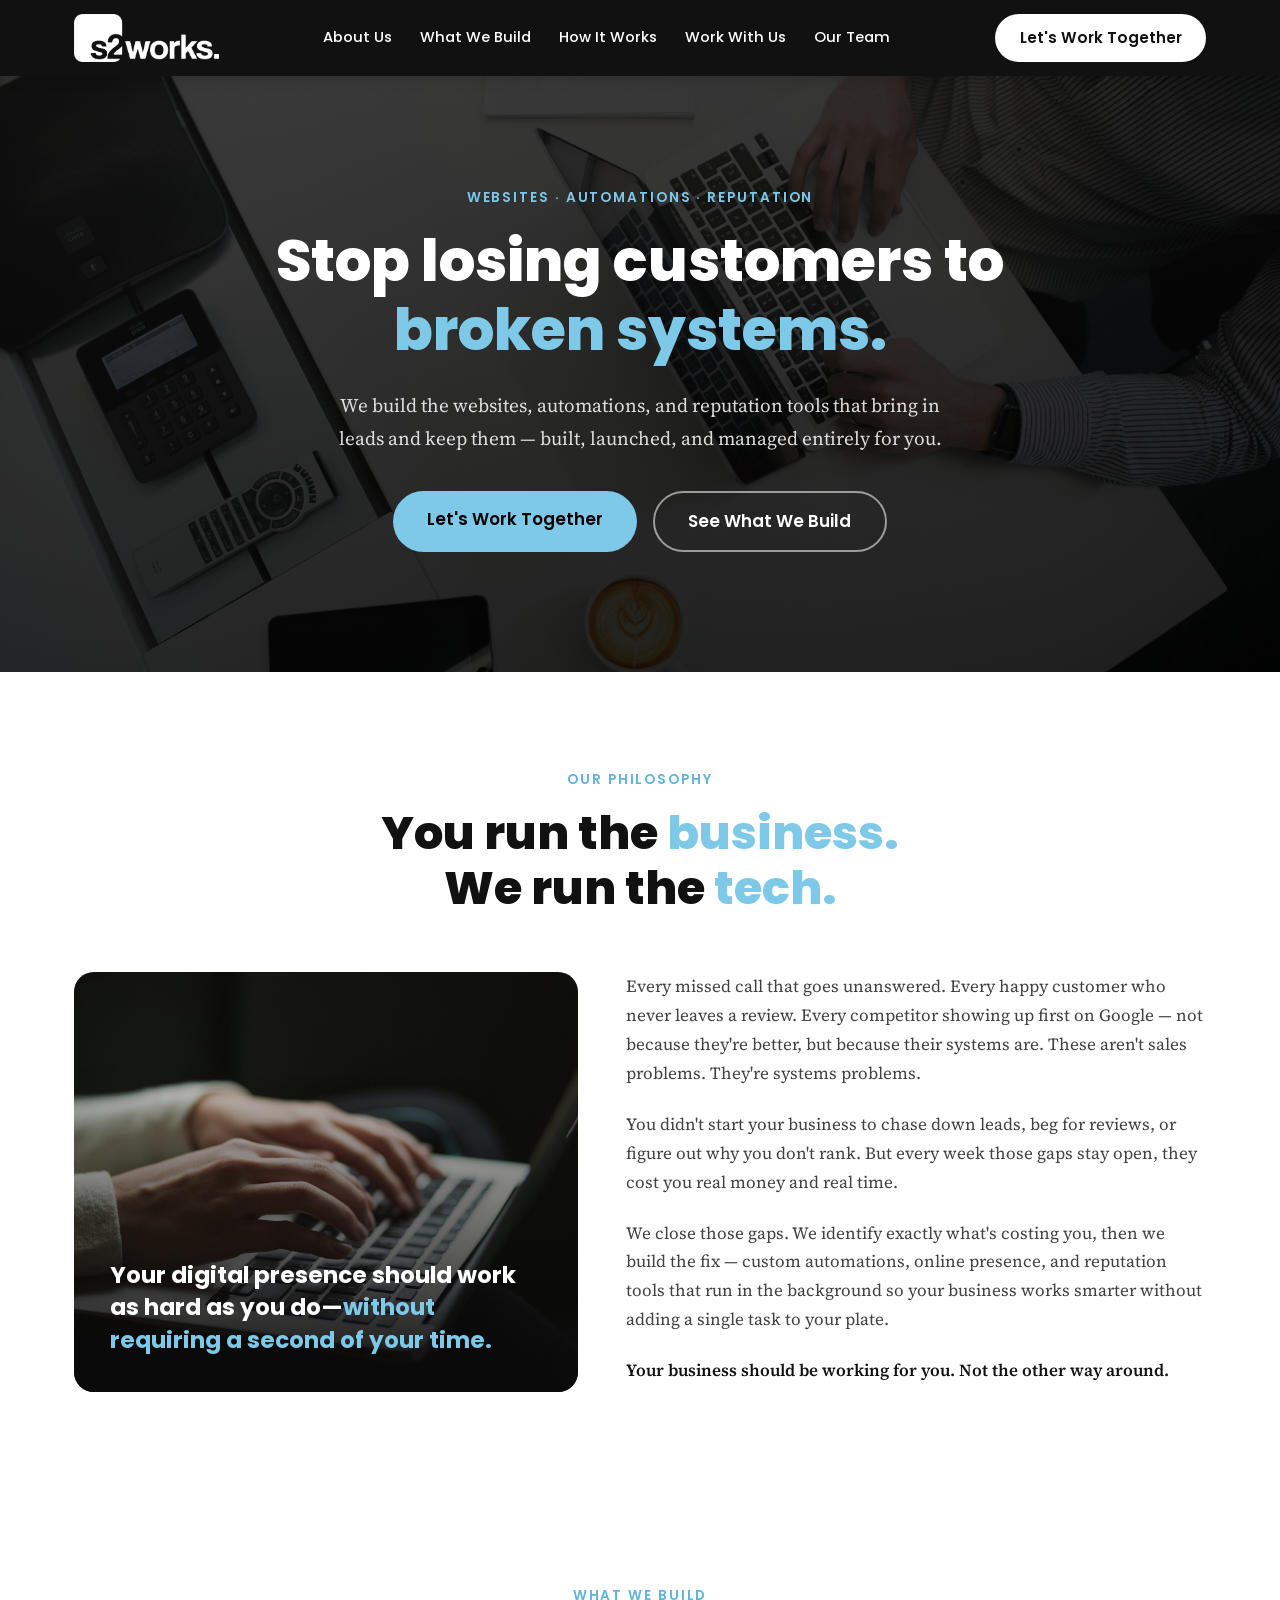
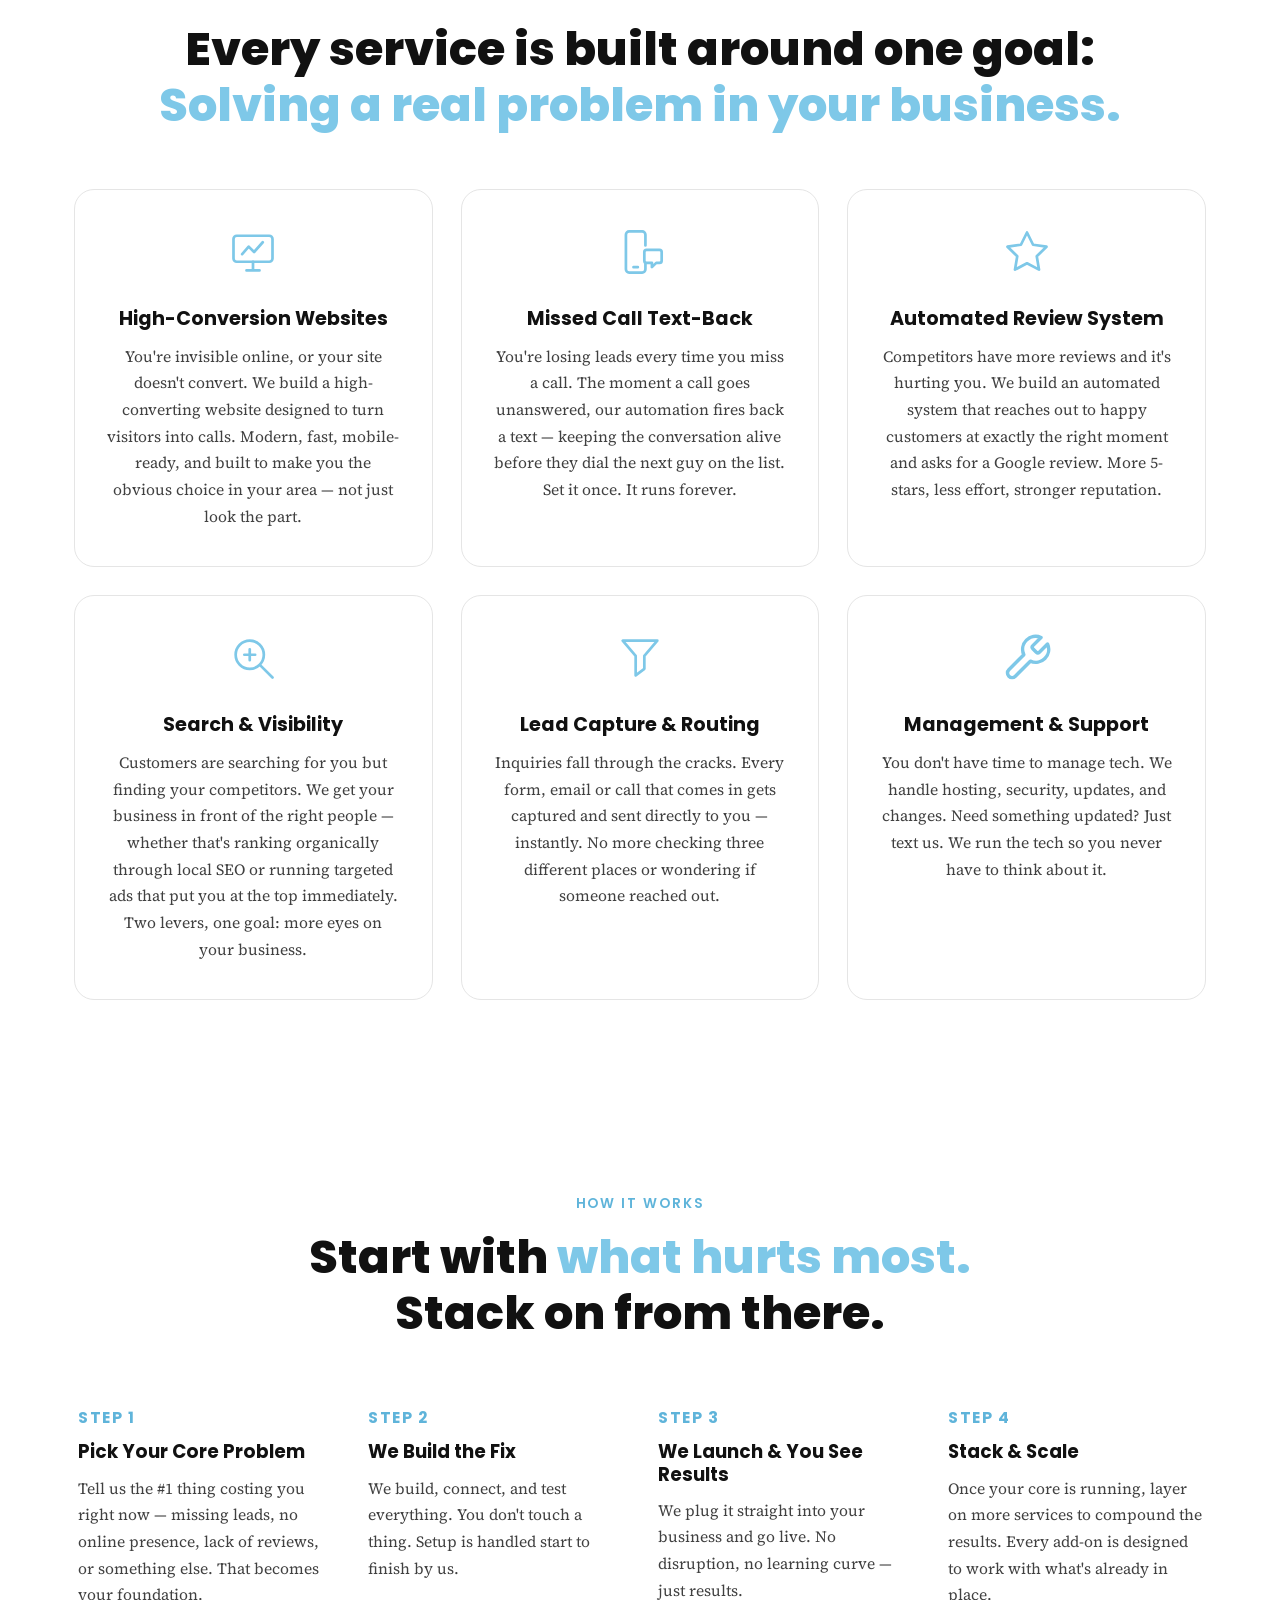
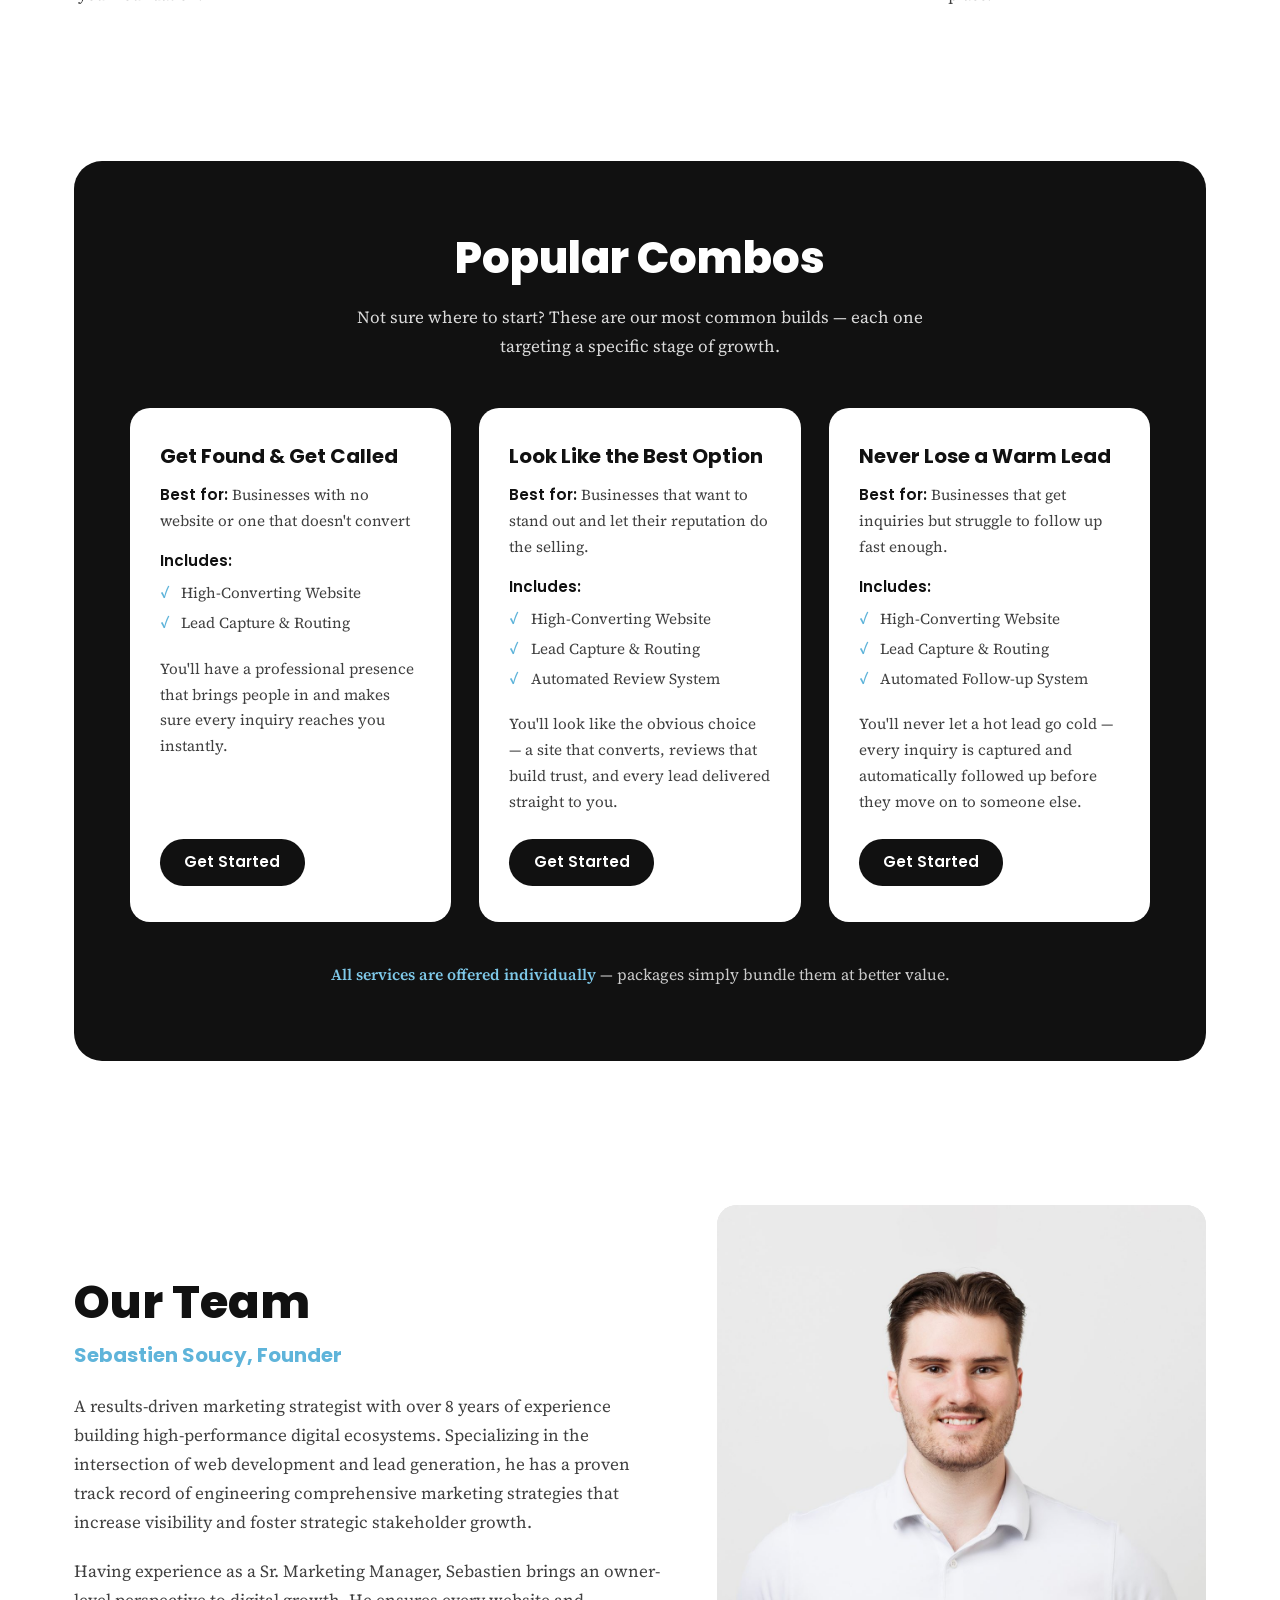
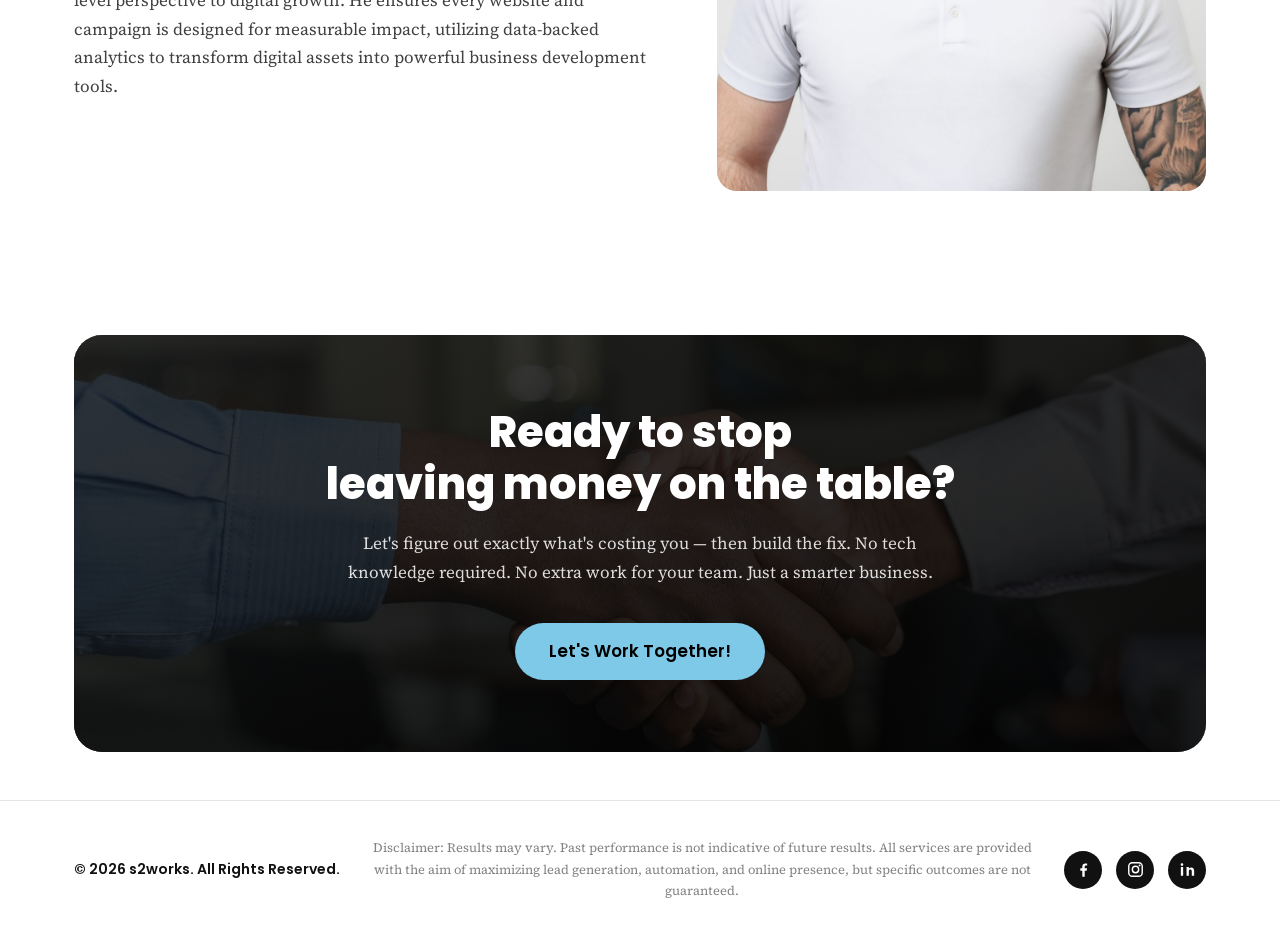
==== commit bd0c955f: "Update Popular Combos note to chosen wording https://claude.ai/code/session_01QAYj825UBu2Zk7CMrH5CHw" ====
--- a/index.html
+++ b/index.html
@@ -232,7 +232,7 @@
           </article>
         </div>
 
-        <p class="combo-note"><span class="accent">Every service is available individually.</span> Packages are simply a more cost-effective way to combine the ones your business needs.</p>
+        <p class="combo-note"><span class="accent">All services are offered individually</span> — packages simply bundle them at better value.</p>
       </div>
     </div>
   </section>
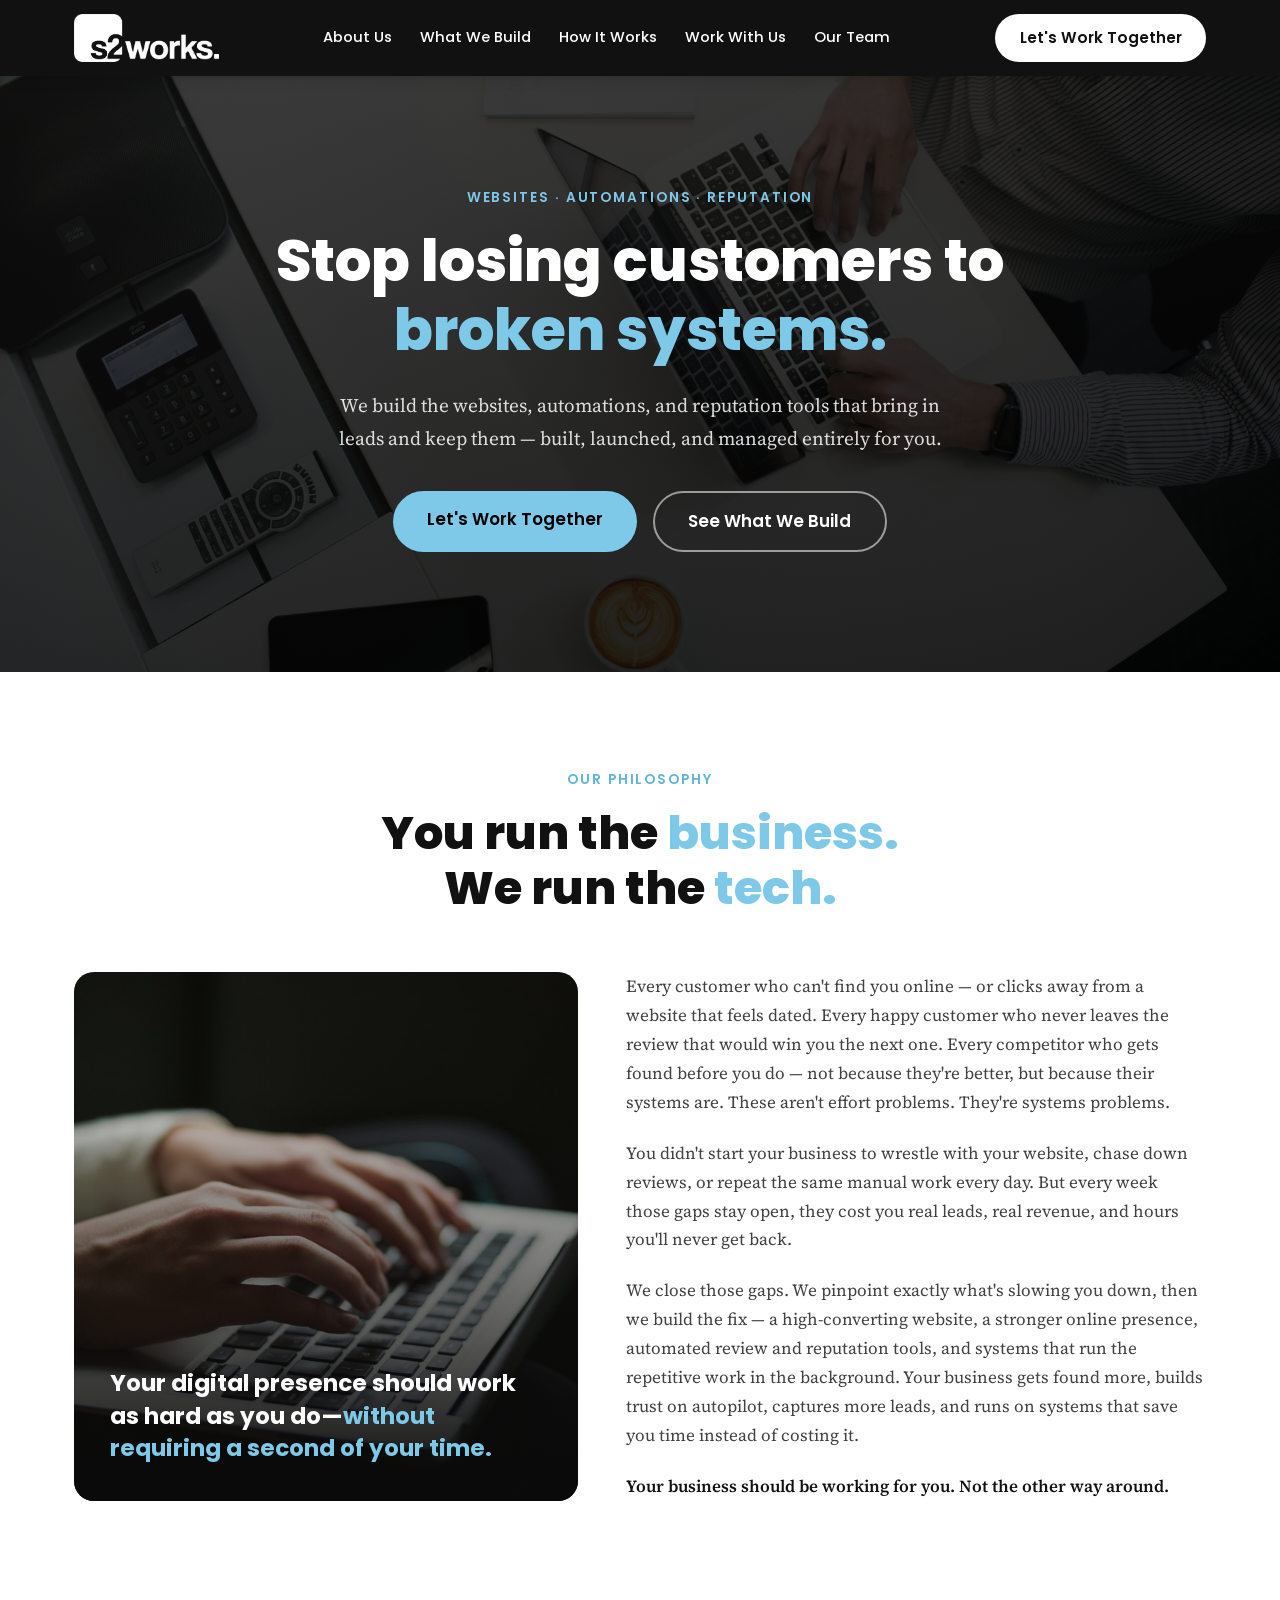
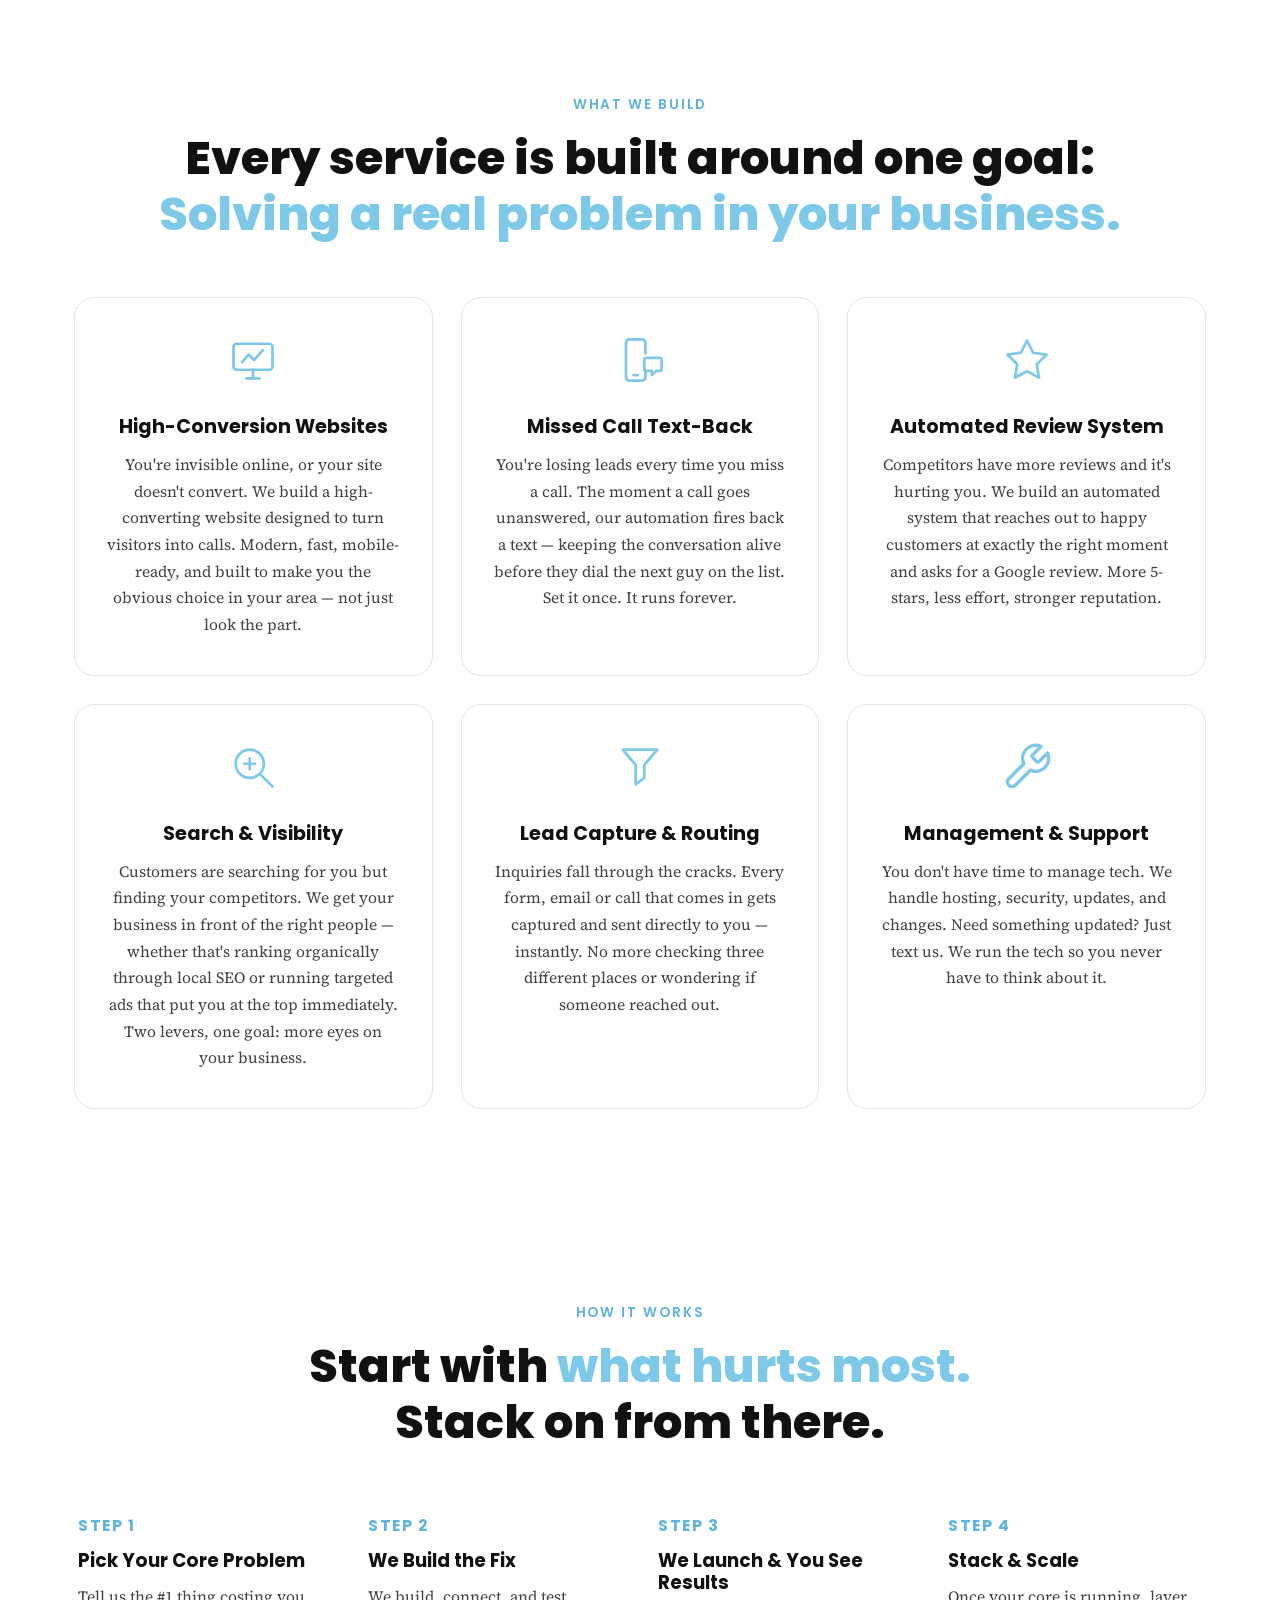
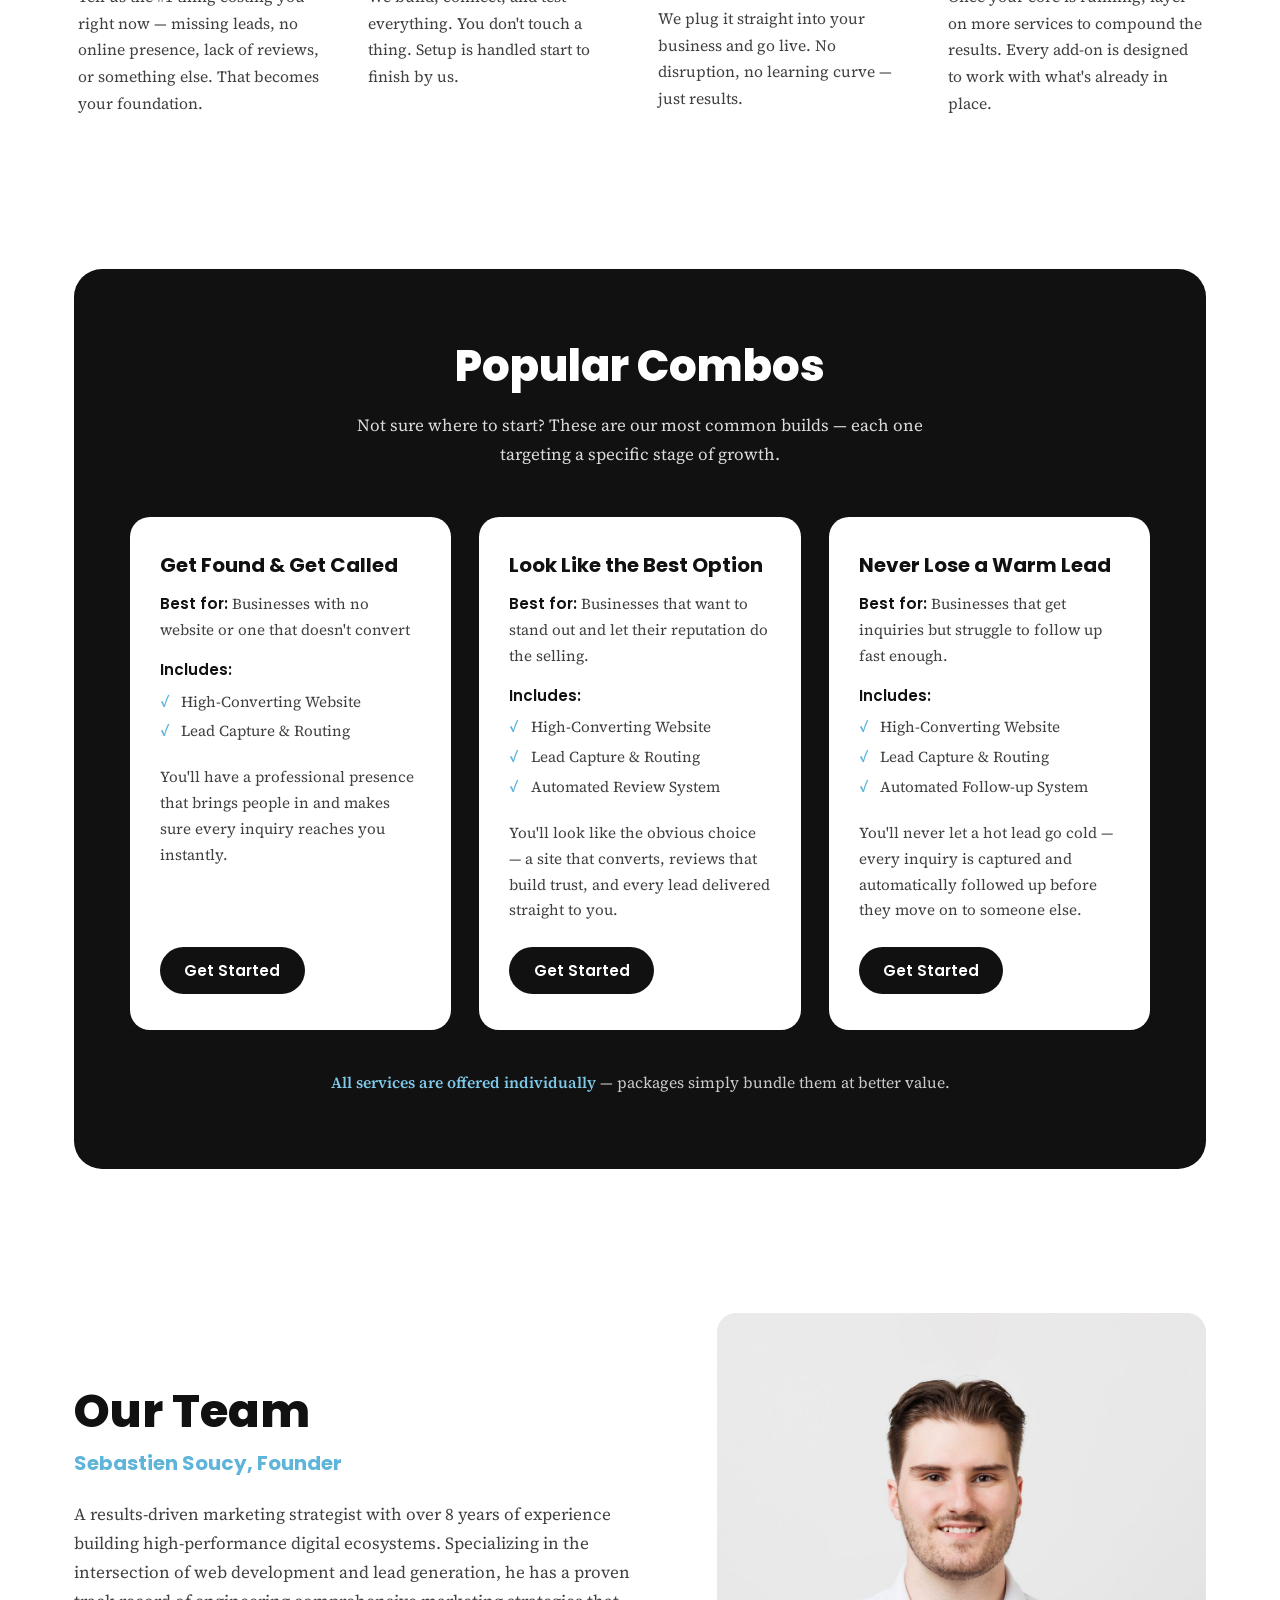
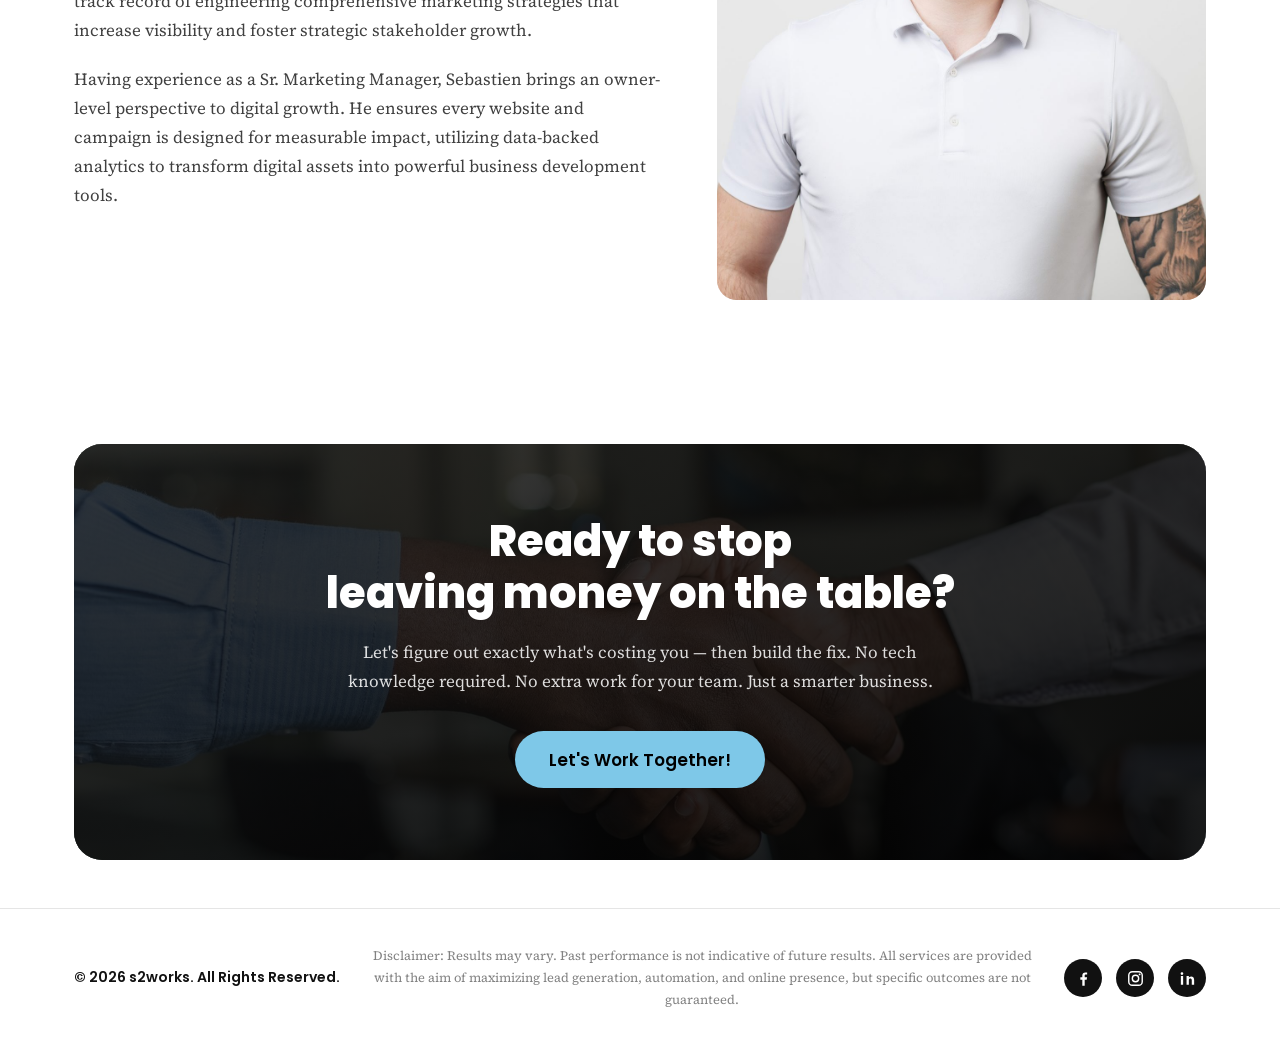
==== commit 4ce60b3a: "Refine Our Philosophy copy to match core focus Re-point the philosophy toward website, online presen" ====
--- a/index.html
+++ b/index.html
@@ -84,9 +84,9 @@
         </div>
 
         <div class="philosophy-copy">
-          <p>Every missed call that goes unanswered. Every happy customer who never leaves a review. Every competitor showing up first on Google — not because they're better, but because their systems are. These aren't sales problems. They're systems problems.</p>
-          <p>You didn't start your business to chase down leads, beg for reviews, or figure out why you don't rank. But every week those gaps stay open, they cost you real money and real time.</p>
-          <p>We close those gaps. We identify exactly what's costing you, then we build the fix — custom automations, online presence, and reputation tools that run in the background so your business works smarter without adding a single task to your plate.</p>
+          <p>Every customer who can't find you online — or clicks away from a website that feels dated. Every happy customer who never leaves the review that would win you the next one. Every competitor who gets found before you do — not because they're better, but because their systems are. These aren't effort problems. They're systems problems.</p>
+          <p>You didn't start your business to wrestle with your website, chase down reviews, or repeat the same manual work every day. But every week those gaps stay open, they cost you real leads, real revenue, and hours you'll never get back.</p>
+          <p>We close those gaps. We pinpoint exactly what's slowing you down, then we build the fix — a high-converting website, a stronger online presence, automated review and reputation tools, and systems that run the repetitive work in the background. Your business gets found more, builds trust on autopilot, captures more leads, and runs on systems that save you time instead of costing it.</p>
           <p>Your business should be working for you. Not the other way around.</p>
         </div>
       </div>
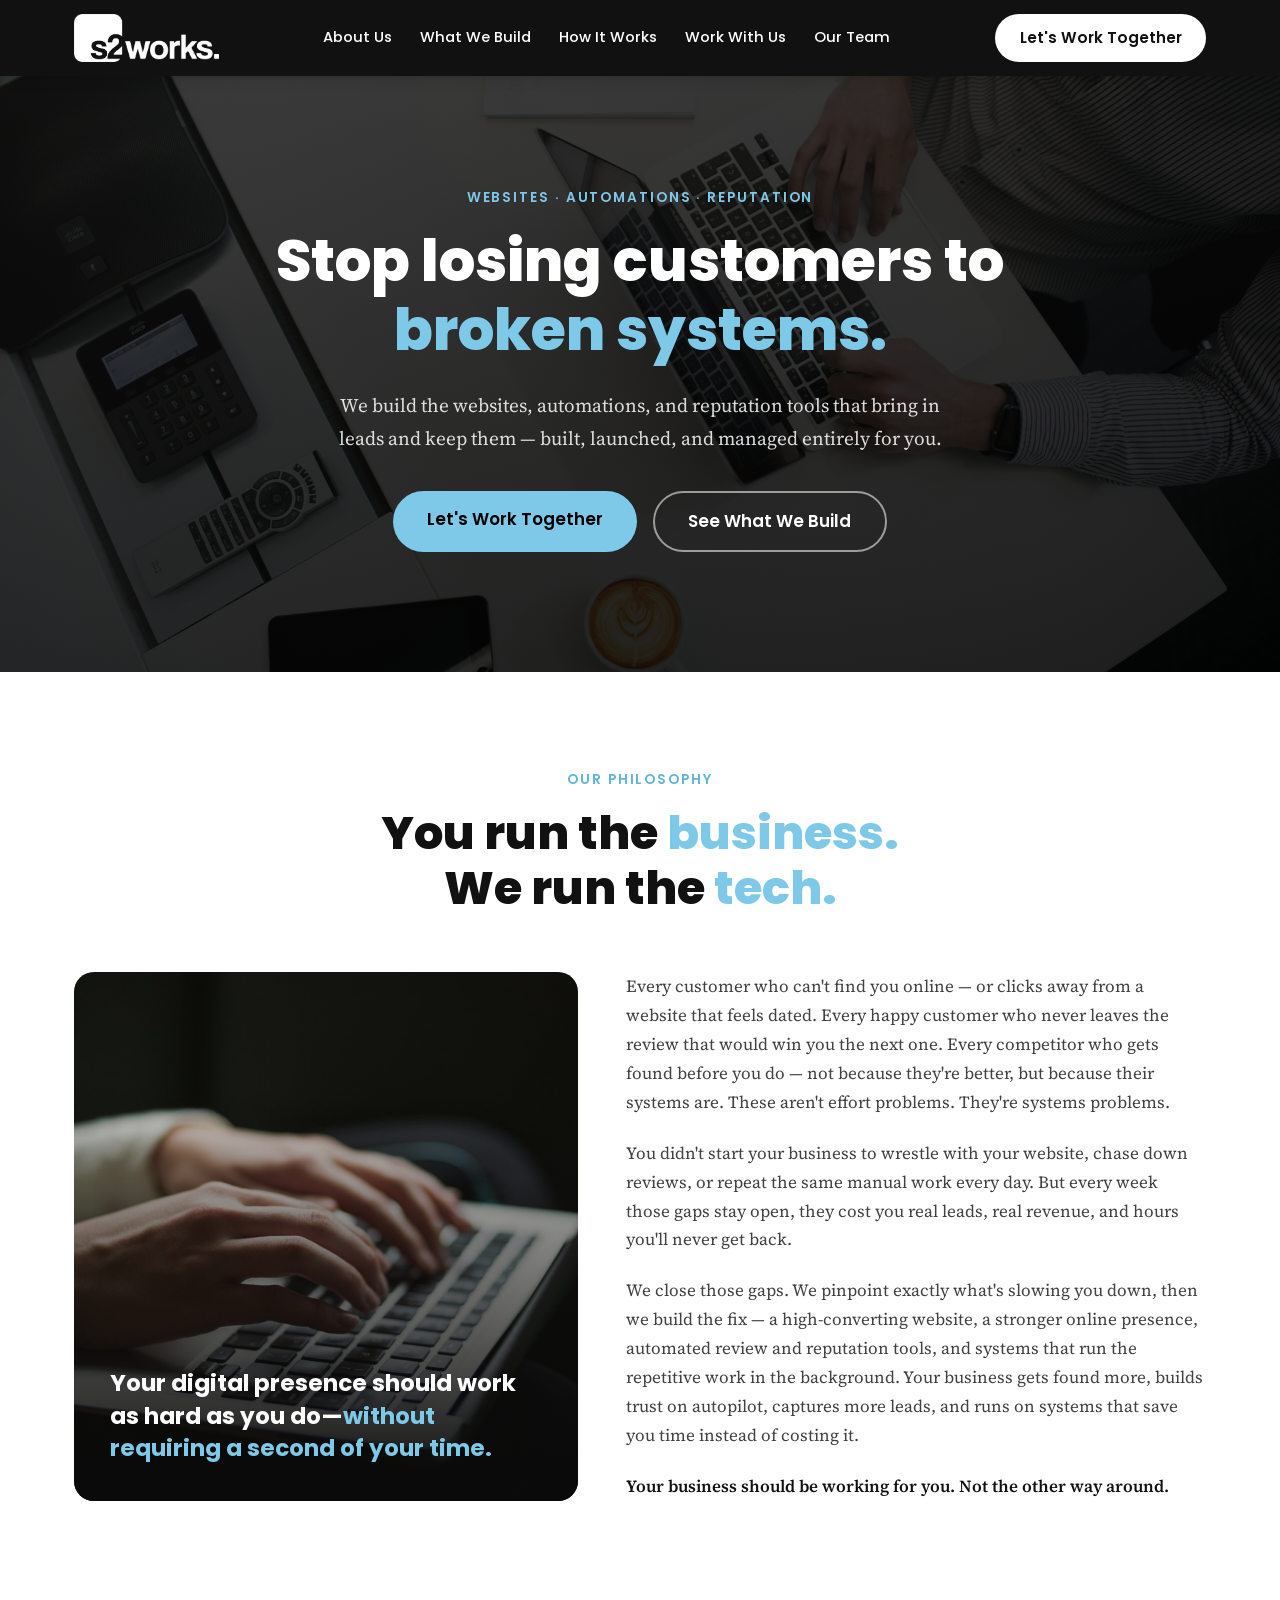
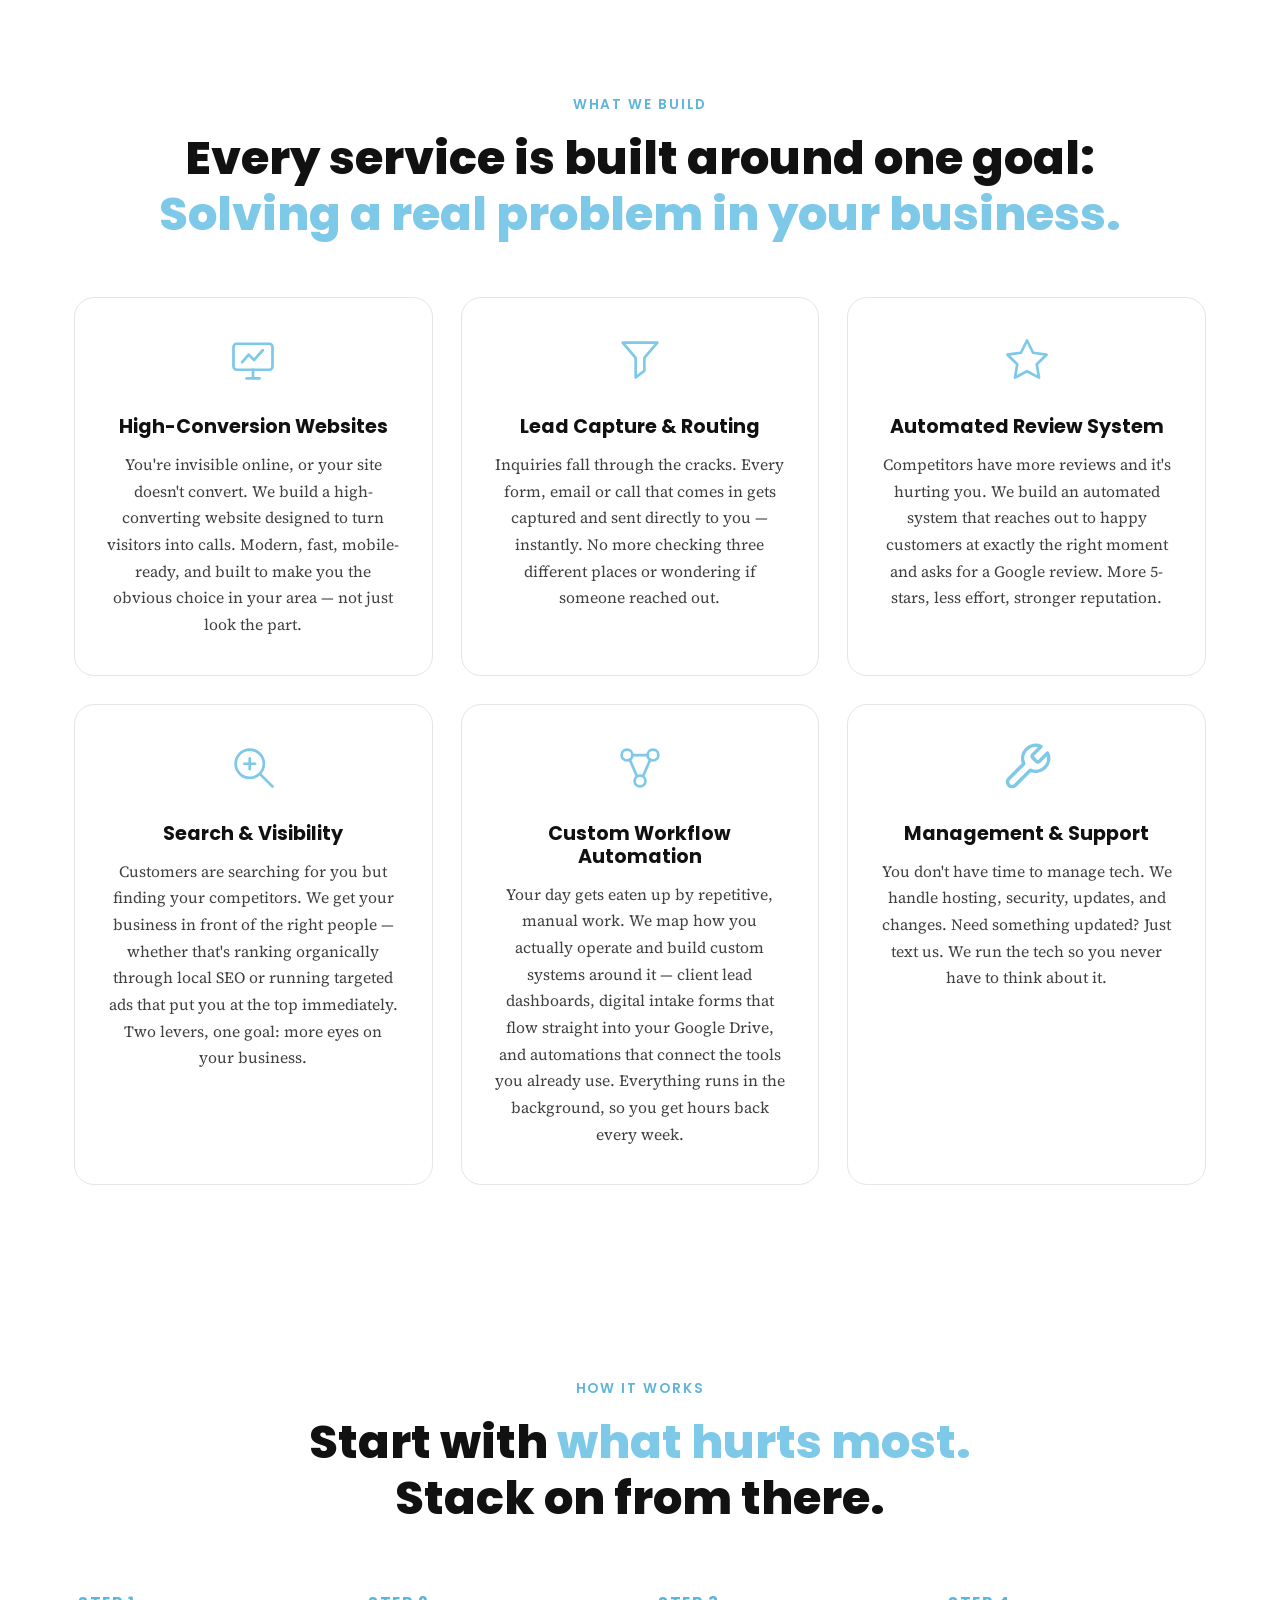
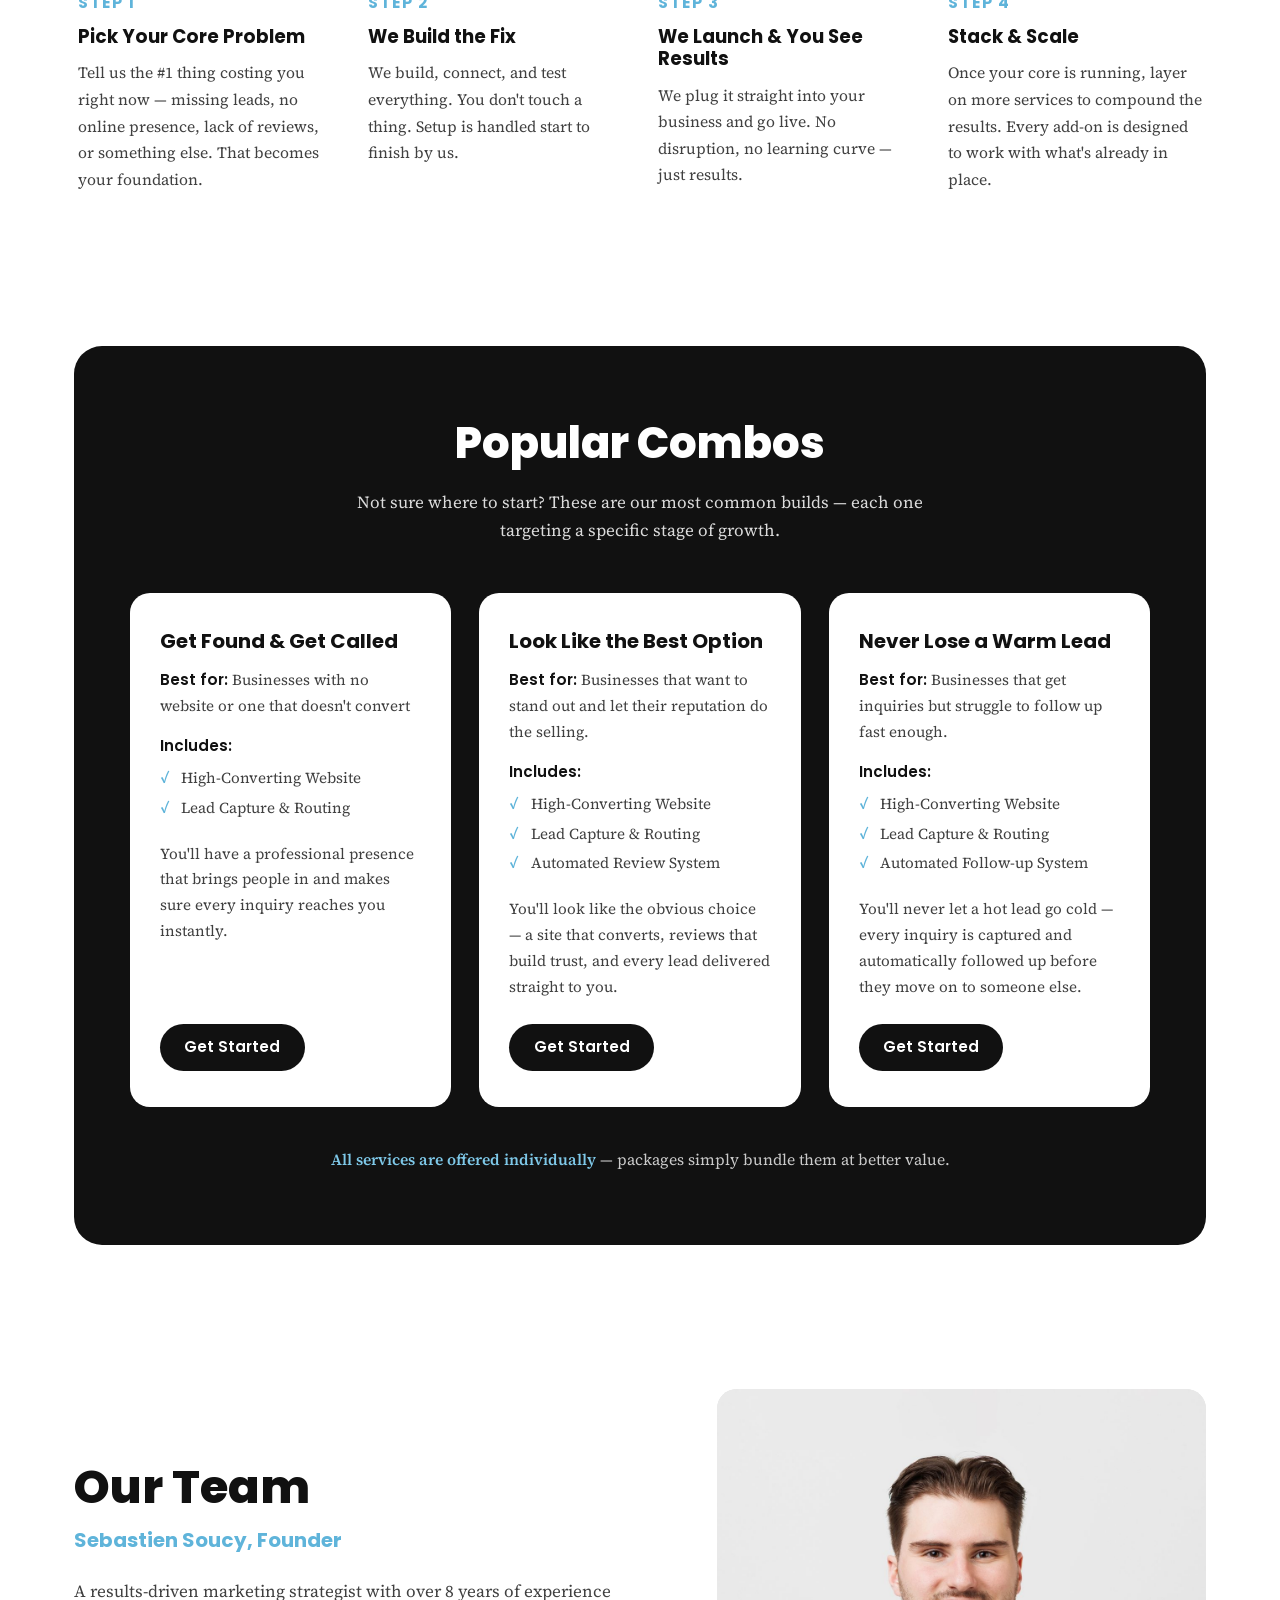
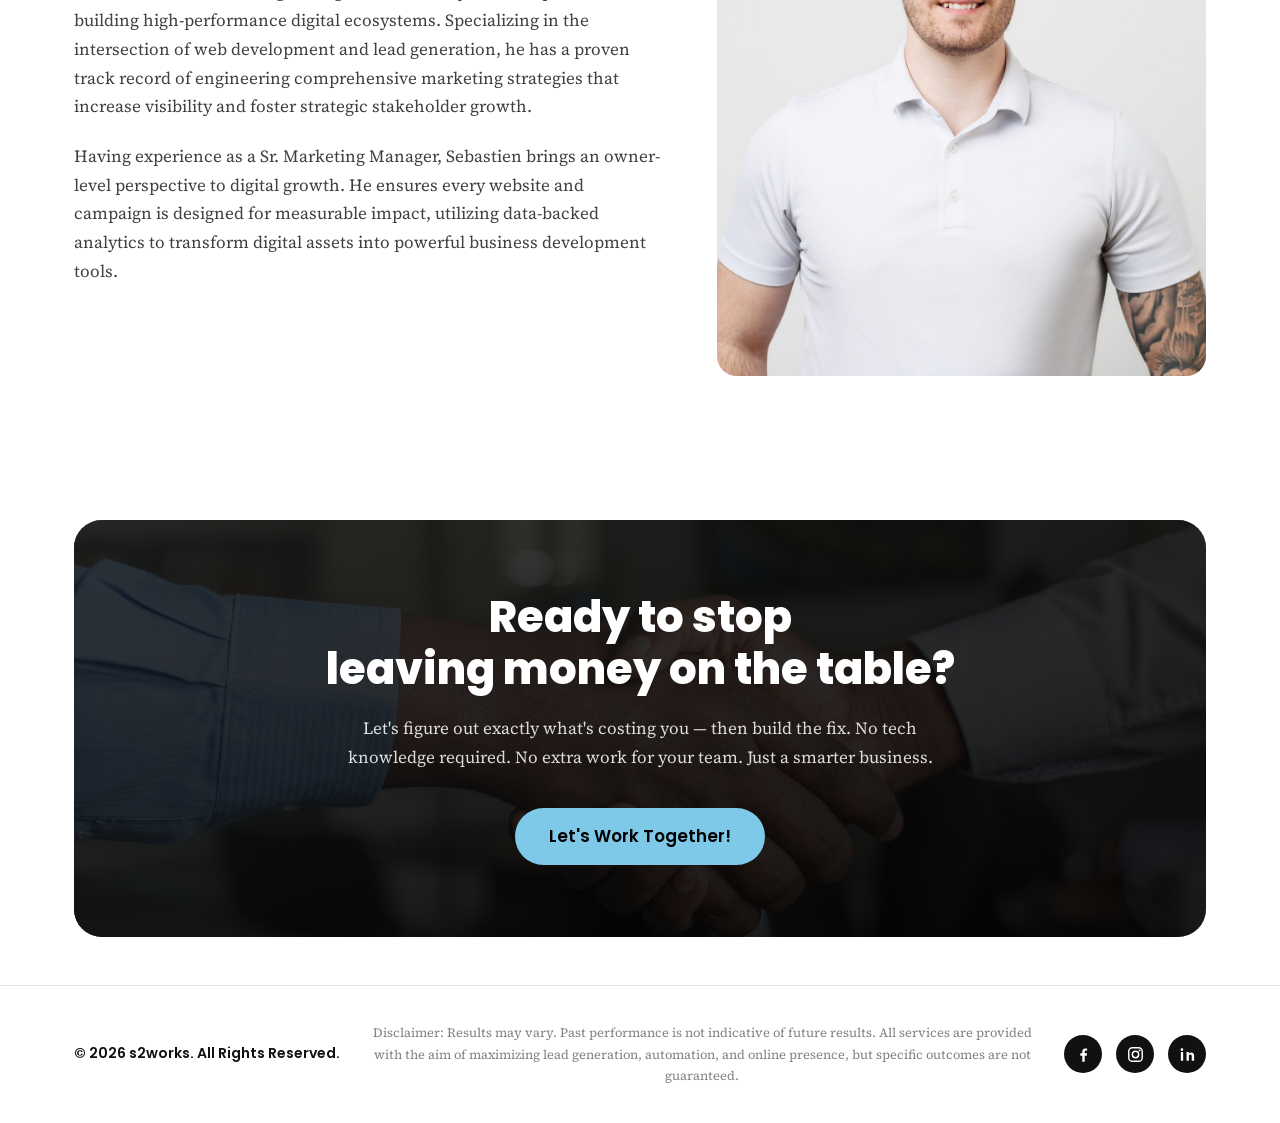
==== commit 1f3b5a92: "Rework What We Build cards Remove Missed Call Text-Back from the grid (kept commented in code for la" ====
--- a/index.html
+++ b/index.html
@@ -111,12 +111,24 @@
 
         <article class="card service-card">
           <svg class="service-icon" viewBox="0 0 48 48" fill="none" stroke="currentColor" stroke-width="2.5" stroke-linecap="round" stroke-linejoin="round" aria-hidden="true">
+            <path d="M8 8h32l-12 14v12l-8 6V22z"/>
+          </svg>
+          <h3>Lead Capture &amp; Routing</h3>
+          <p>Inquiries fall through the cracks. Every form, email or call that comes in gets captured and sent directly to you — instantly. No more checking three different places or wondering if someone reached out.</p>
+        </article>
+
+        <!-- IN BACK POCKET — Missed Call Text-Back. Removed from the grid for now;
+             to bring it back, delete this comment wrapper so the <article> renders again.
+        <article class="card service-card">
+          <svg class="service-icon" viewBox="0 0 48 48" fill="none" stroke="currentColor" stroke-width="2.5" stroke-linecap="round" stroke-linejoin="round" aria-hidden="true">
             <path d="M14 5h12a3 3 0 0 1 3 3v10M14 5a3 3 0 0 0-3 3v32a3 3 0 0 0 3 3h12a3 3 0 0 0 3-3v-5M18 38h4"/>
             <path d="M30 22h12a2 2 0 0 1 2 2v8a2 2 0 0 1-2 2h-3l-4 4v-4h-5a2 2 0 0 1-2-2v-8a2 2 0 0 1 2-2z"/>
           </svg>
           <h3>Missed Call Text-Back</h3>
           <p>You're losing leads every time you miss a call. The moment a call goes unanswered, our automation fires back a text — keeping the conversation alive before they dial the next guy on the list. Set it once. It runs forever.</p>
         </article>
+        -->
+
 
         <article class="card service-card">
           <svg class="service-icon" viewBox="0 0 48 48" fill="none" stroke="currentColor" stroke-width="2.5" stroke-linecap="round" stroke-linejoin="round" aria-hidden="true">
@@ -137,10 +149,13 @@
 
         <article class="card service-card">
           <svg class="service-icon" viewBox="0 0 48 48" fill="none" stroke="currentColor" stroke-width="2.5" stroke-linecap="round" stroke-linejoin="round" aria-hidden="true">
-            <path d="M8 8h32l-12 14v12l-8 6V22z"/>
-          </svg>
-          <h3>Lead Capture &amp; Routing</h3>
-          <p>Inquiries fall through the cracks. Every form, email or call that comes in gets captured and sent directly to you — instantly. No more checking three different places or wondering if someone reached out.</p>
+            <circle cx="12" cy="13" r="5"/>
+            <circle cx="36" cy="13" r="5"/>
+            <circle cx="24" cy="37" r="5"/>
+            <path d="M17 13h14M14.5 17l6.5 15M33.5 17l-6.5 15"/>
+          </svg>
+          <h3>Custom Workflow Automation</h3>
+          <p>Your day gets eaten up by repetitive, manual work. We map how you actually operate and build custom systems around it — client lead dashboards, digital intake forms that flow straight into your Google Drive, and automations that connect the tools you already use. Everything runs in the background, so you get hours back every week.</p>
         </article>
 
         <article class="card service-card">
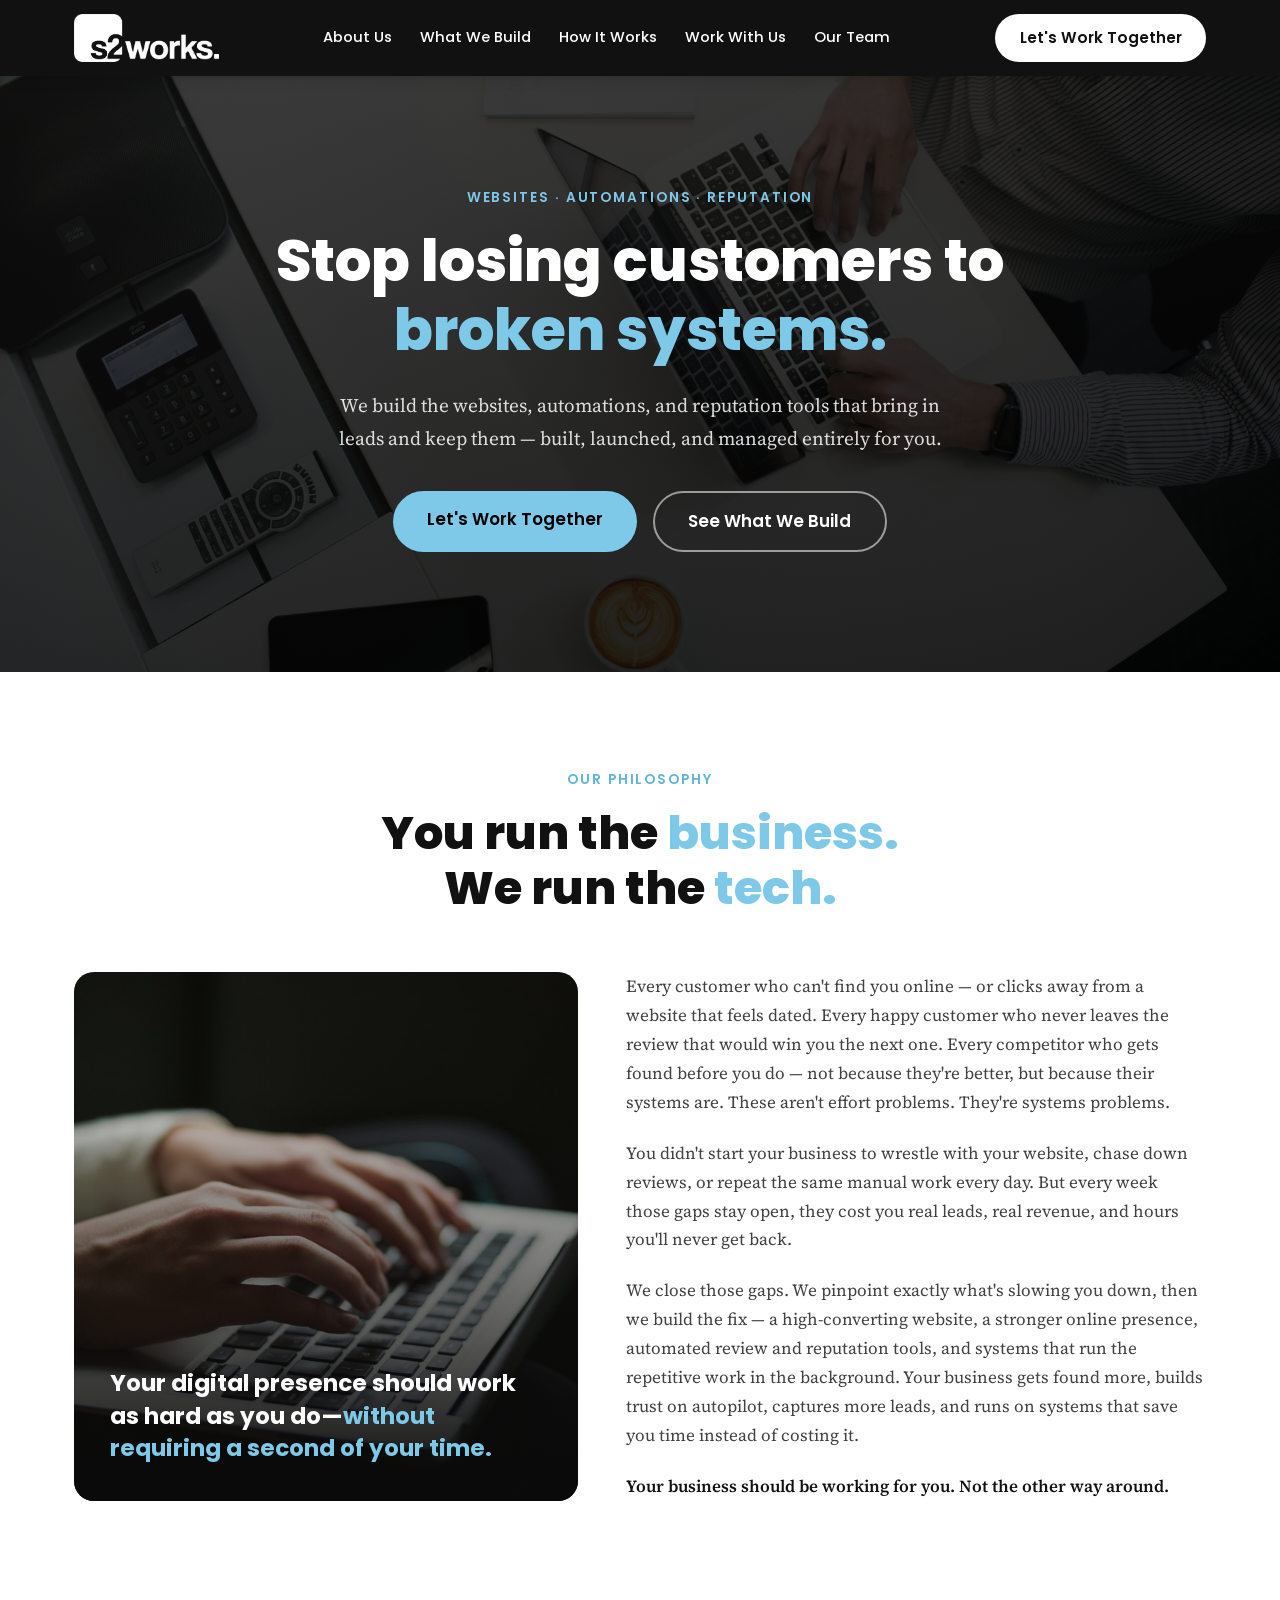
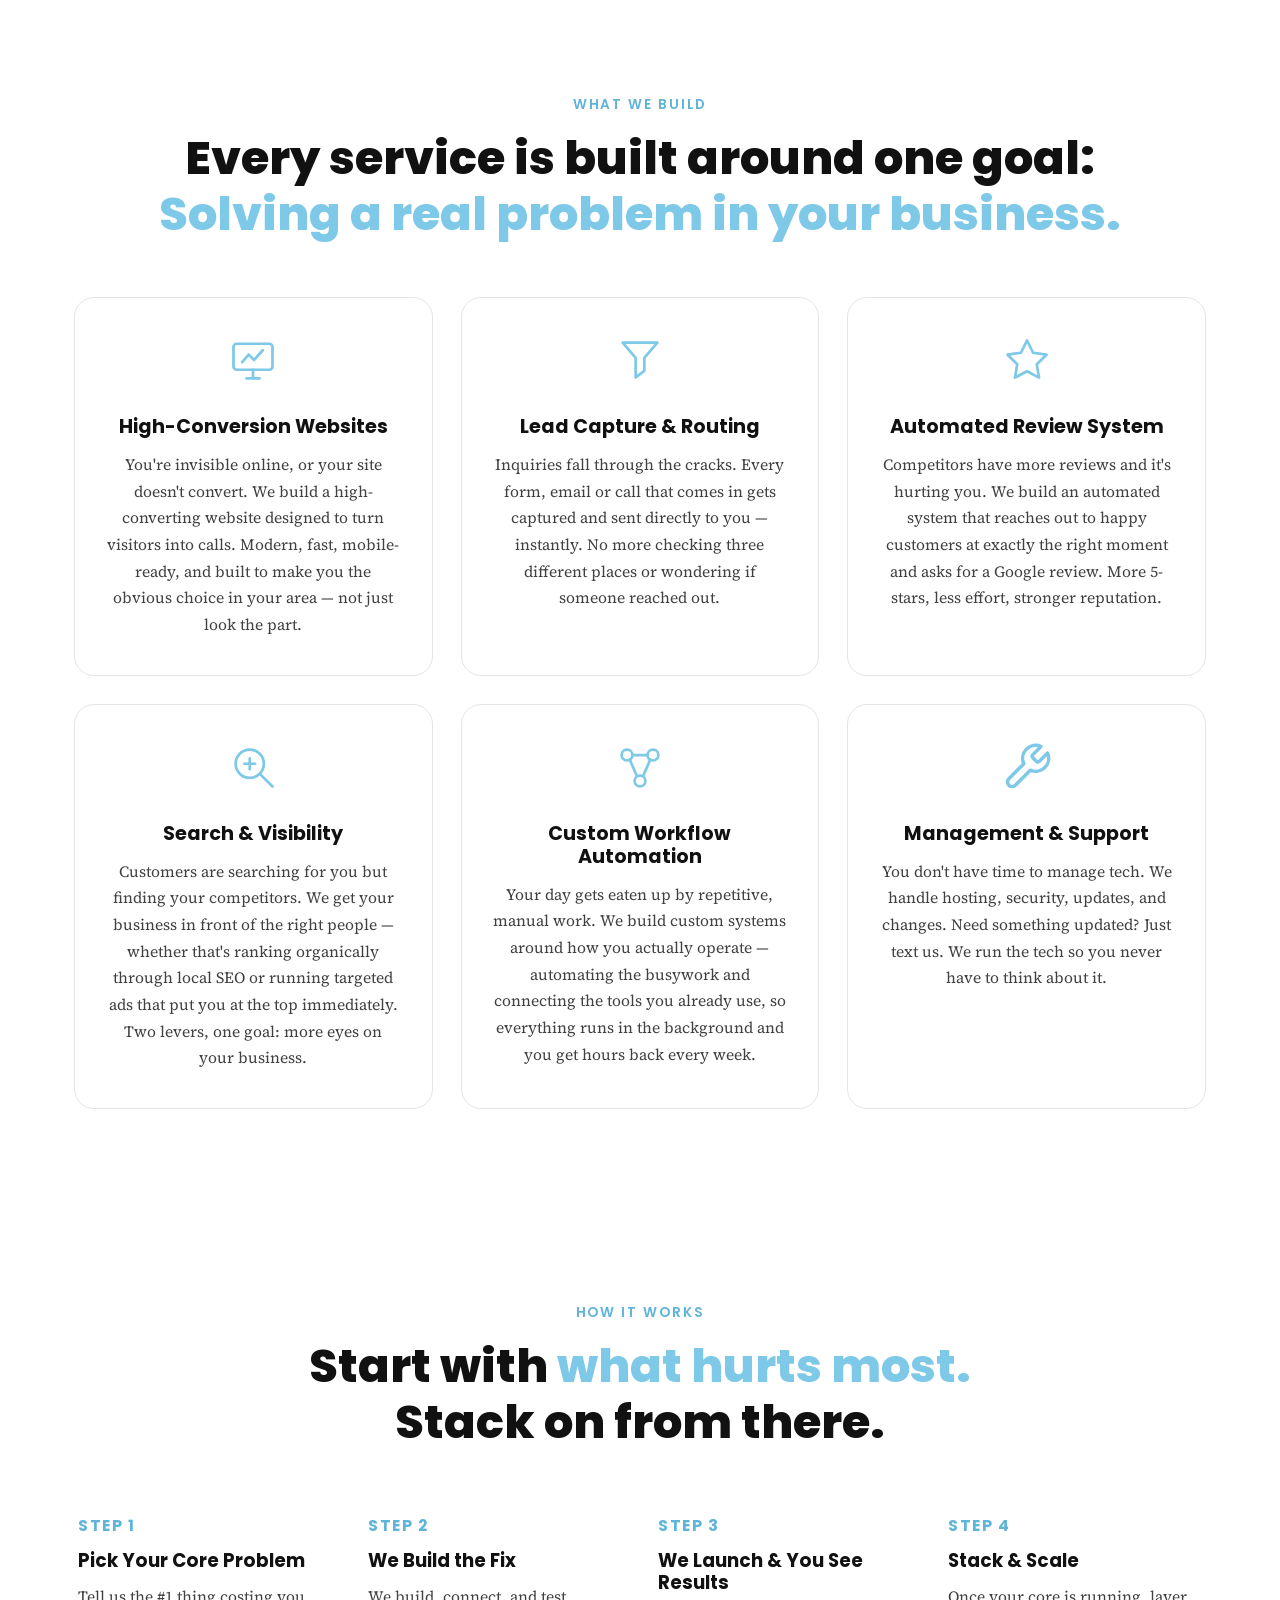
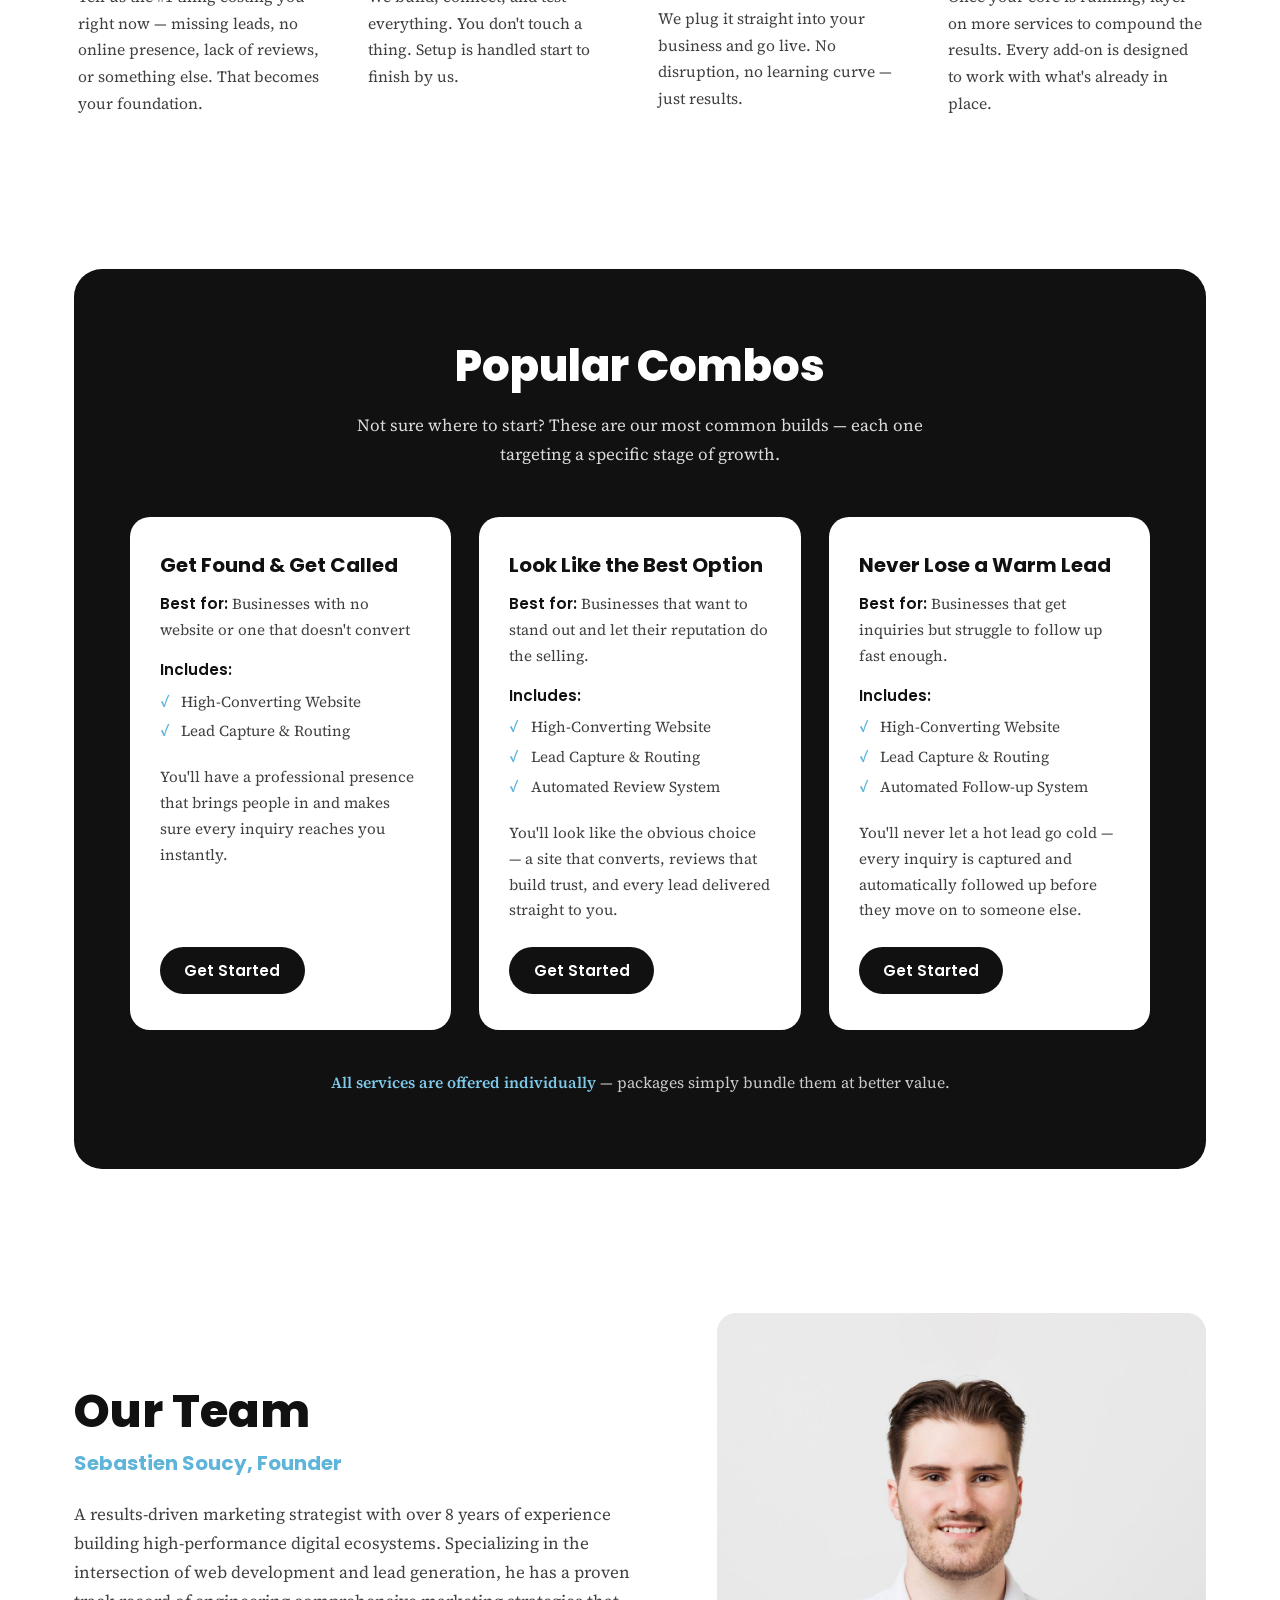
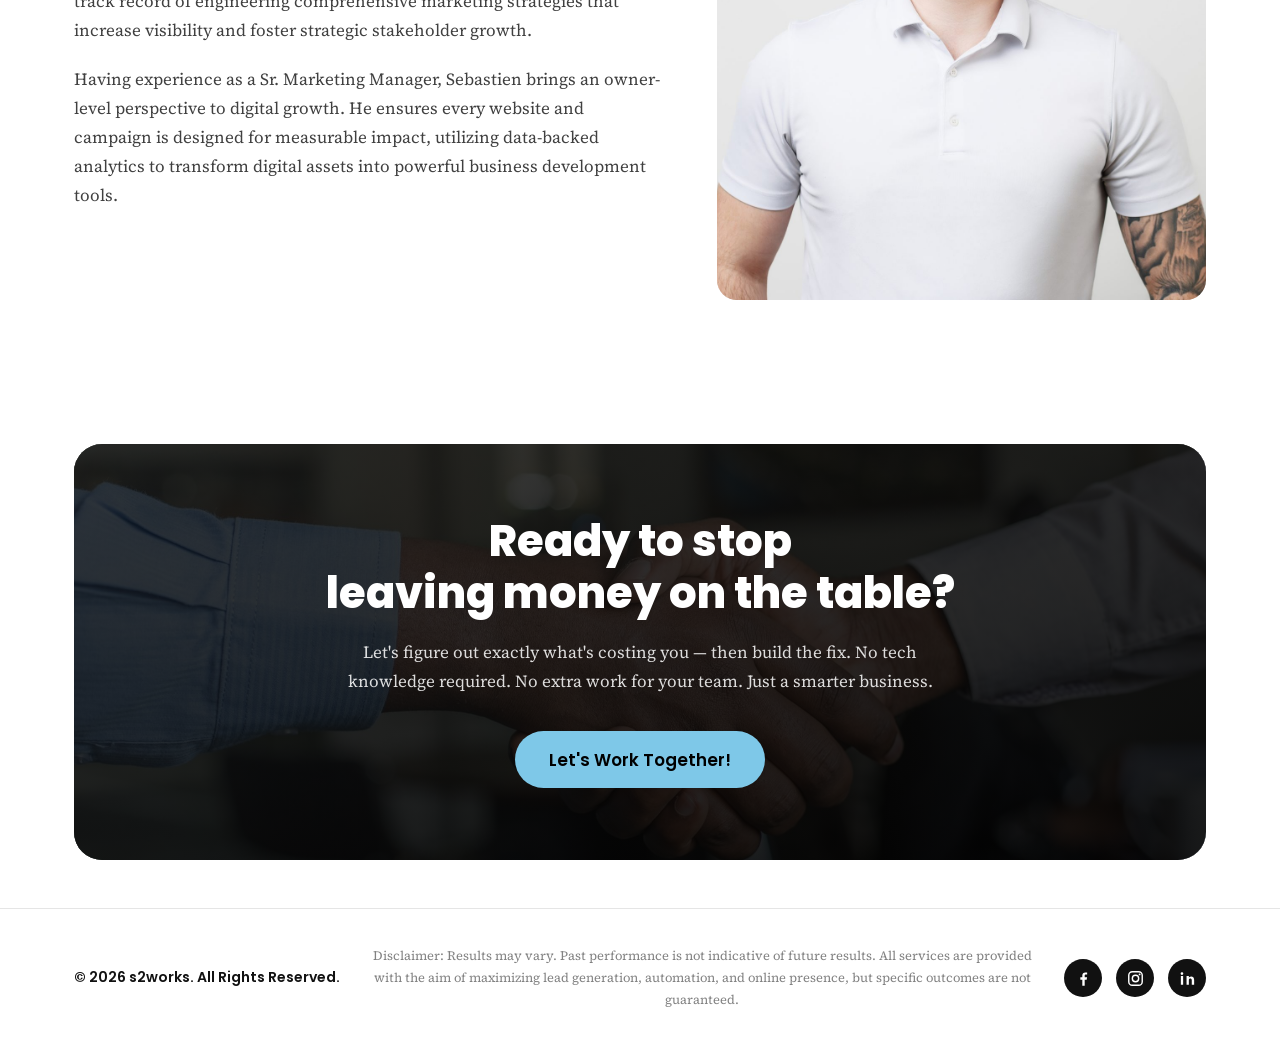
==== commit 75a0ff7e: "Tighten Custom Workflow Automation card copy Shorten the card: drop the dashboards/intake-forms exam" ====
--- a/index.html
+++ b/index.html
@@ -155,7 +155,7 @@
             <path d="M17 13h14M14.5 17l6.5 15M33.5 17l-6.5 15"/>
           </svg>
           <h3>Custom Workflow Automation</h3>
-          <p>Your day gets eaten up by repetitive, manual work. We map how you actually operate and build custom systems around it — client lead dashboards, digital intake forms that flow straight into your Google Drive, and automations that connect the tools you already use. Everything runs in the background, so you get hours back every week.</p>
+          <p>Your day gets eaten up by repetitive, manual work. We build custom systems around how you actually operate — automating the busywork and connecting the tools you already use, so everything runs in the background and you get hours back every week.</p>
         </article>
 
         <article class="card service-card">
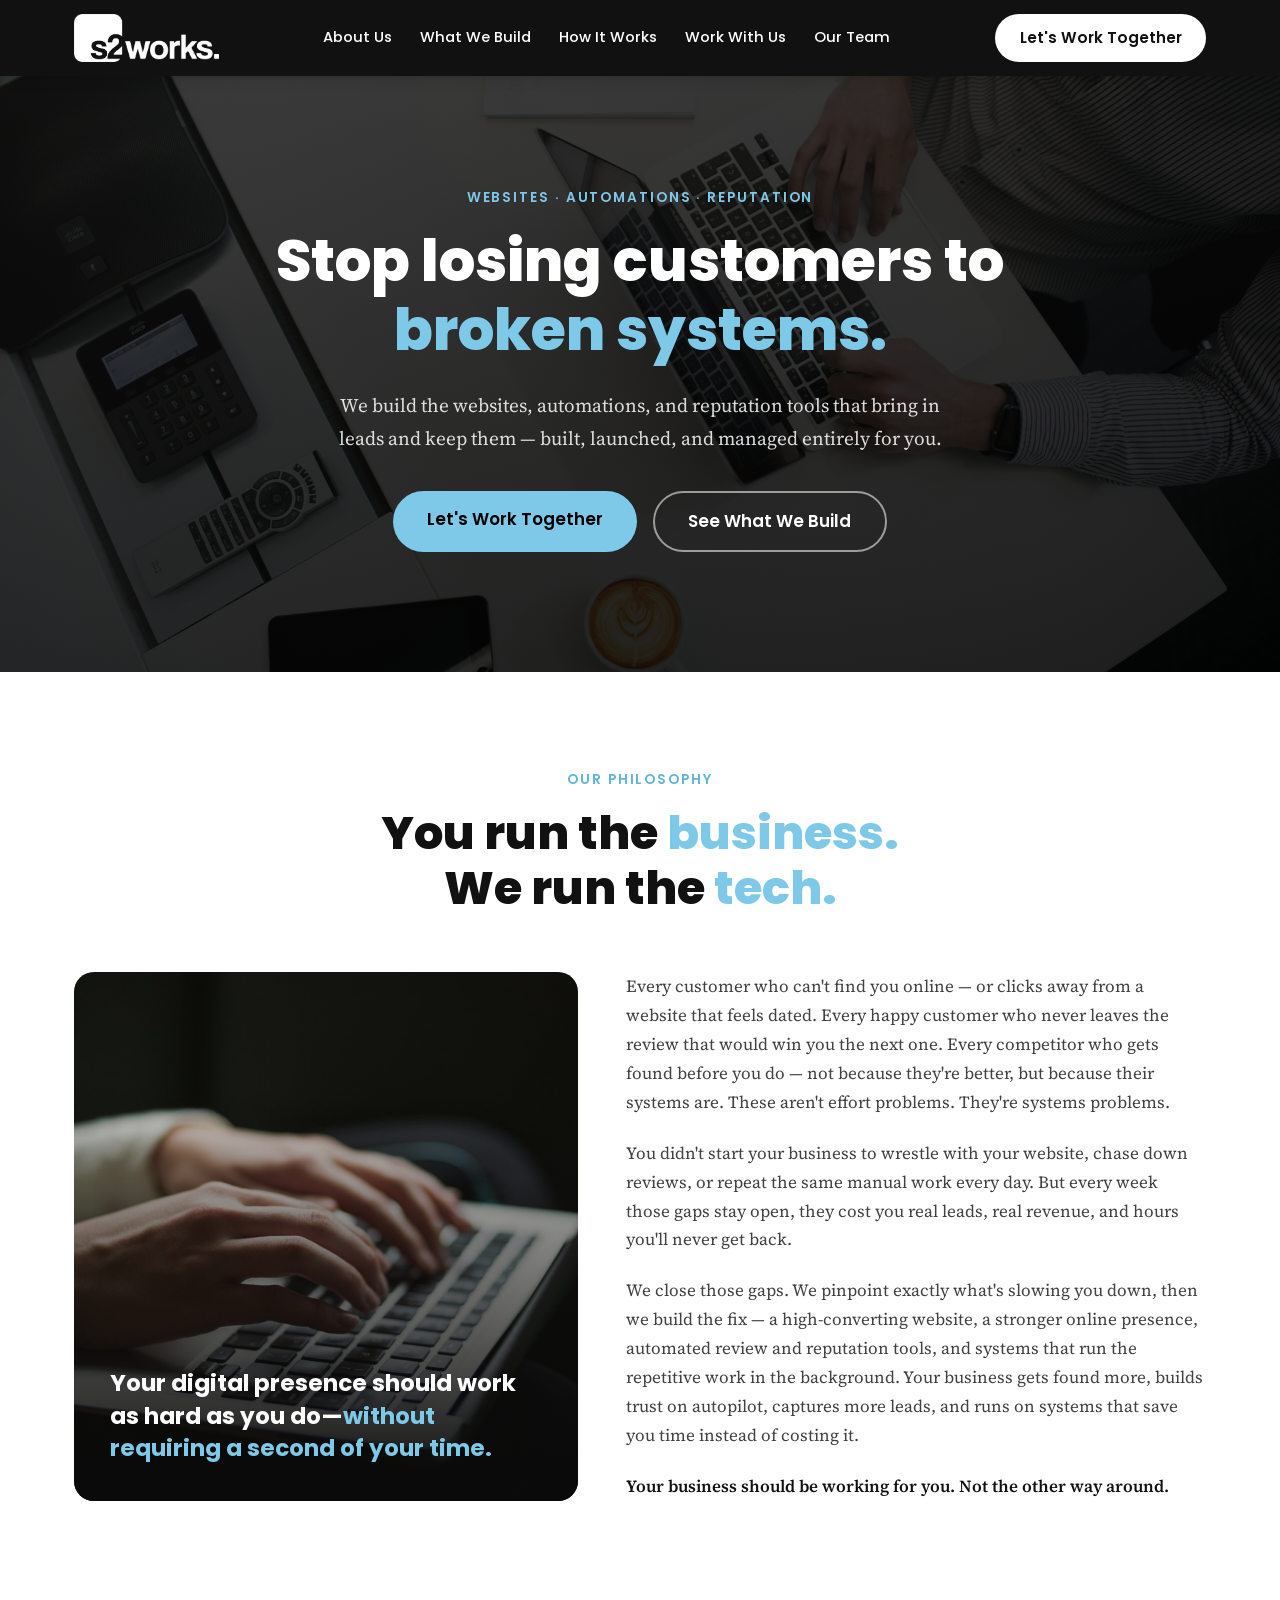
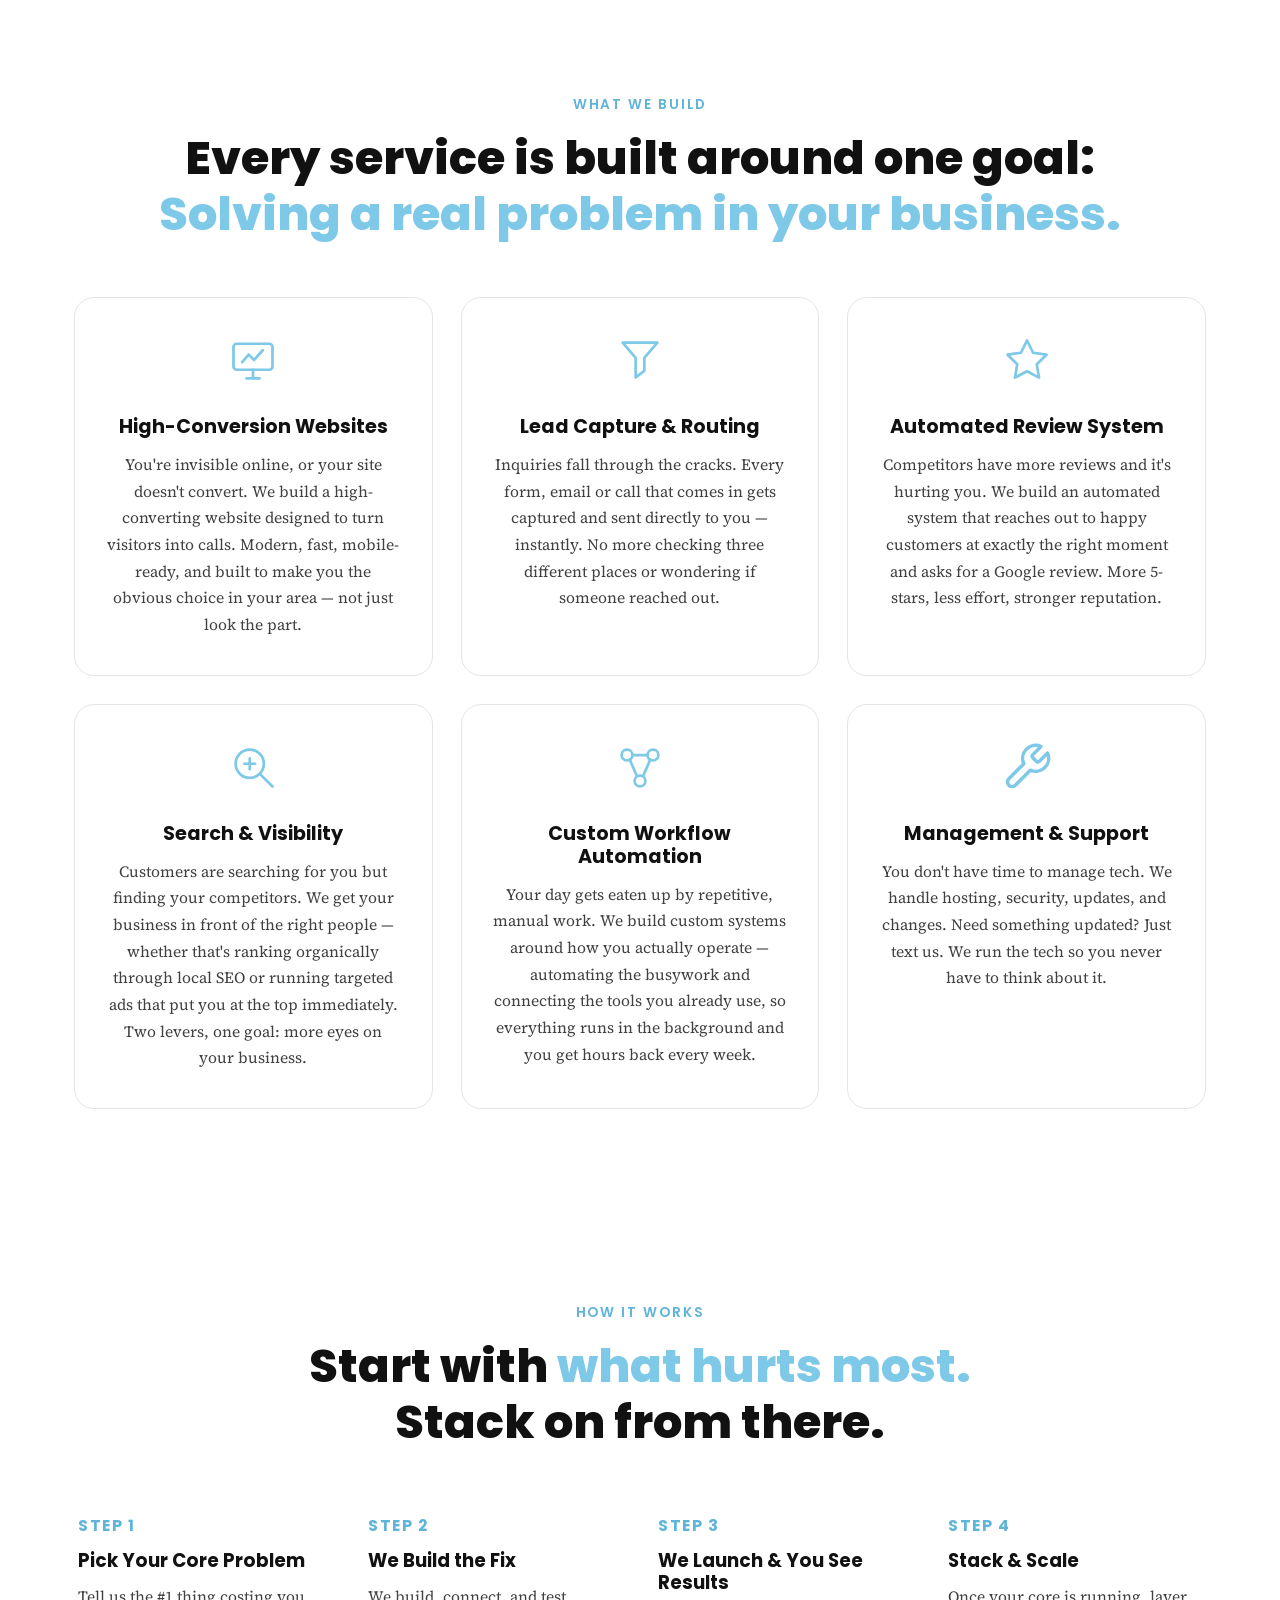
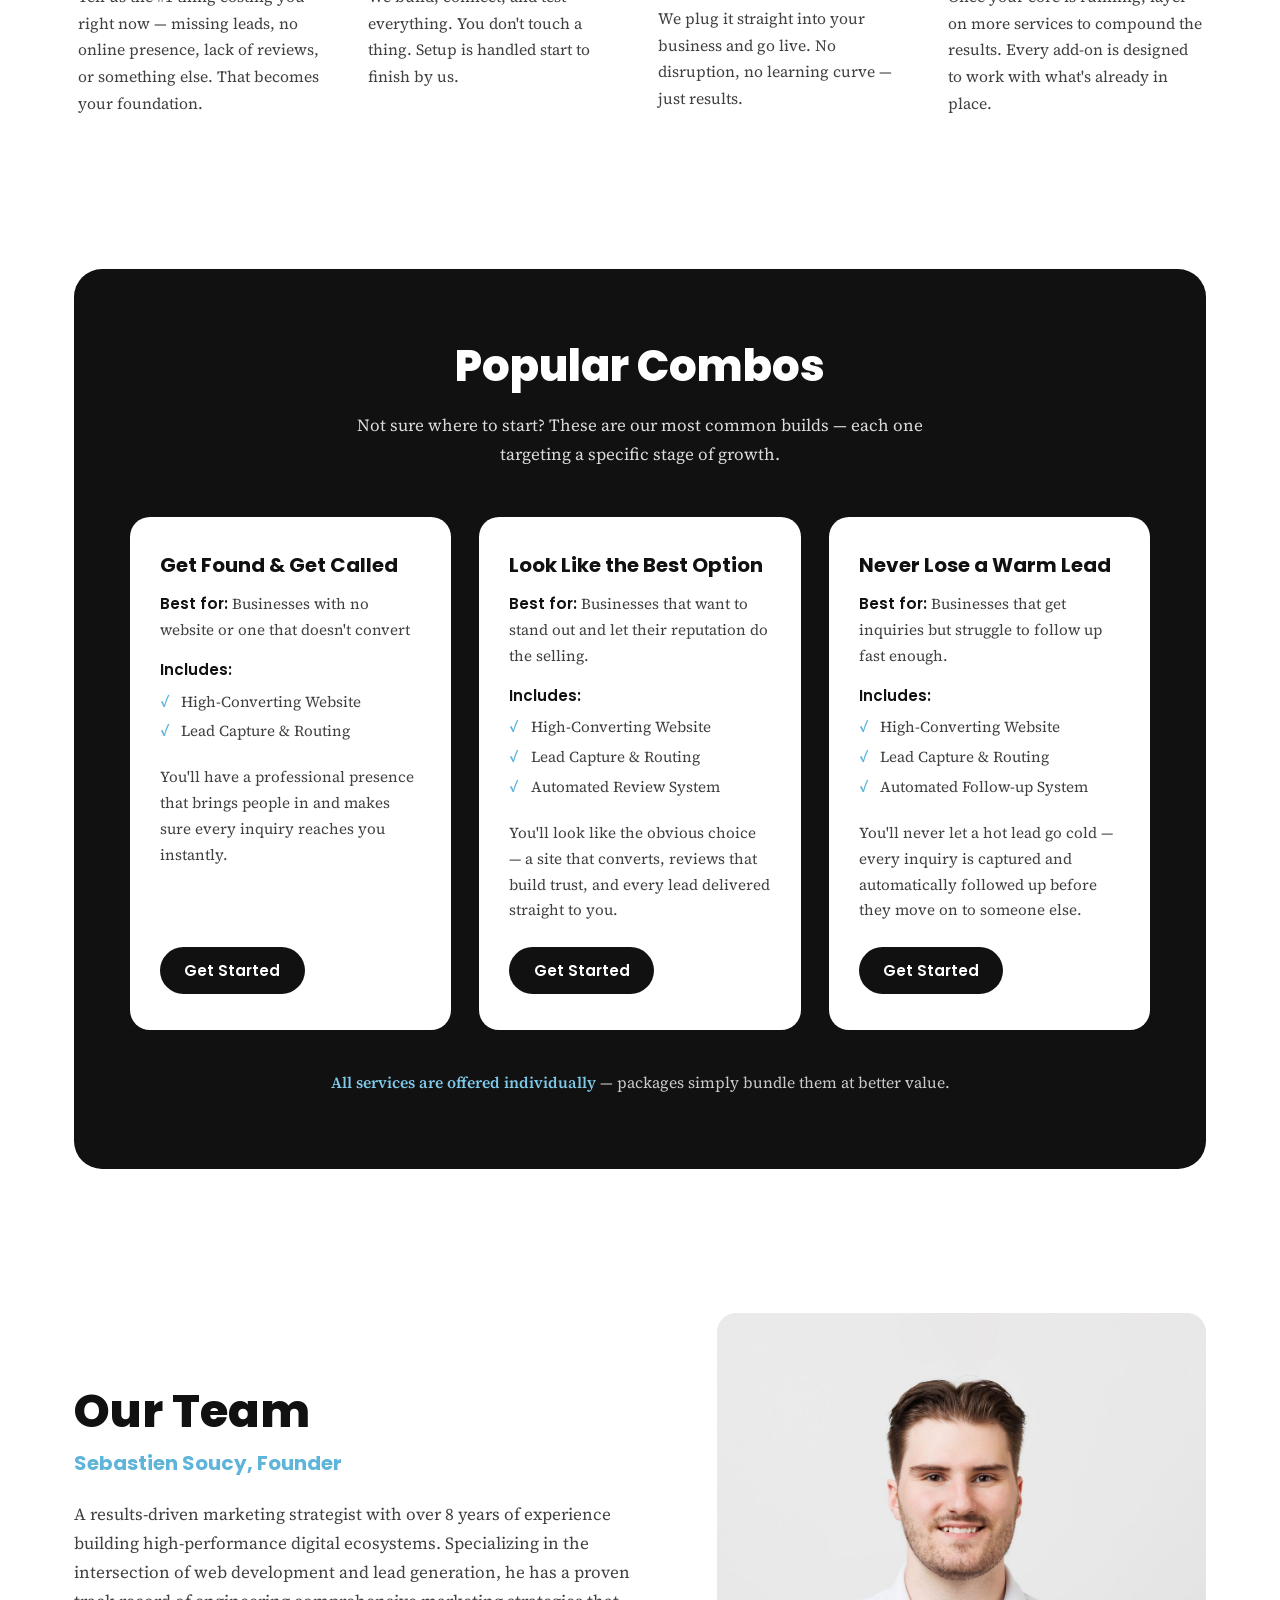
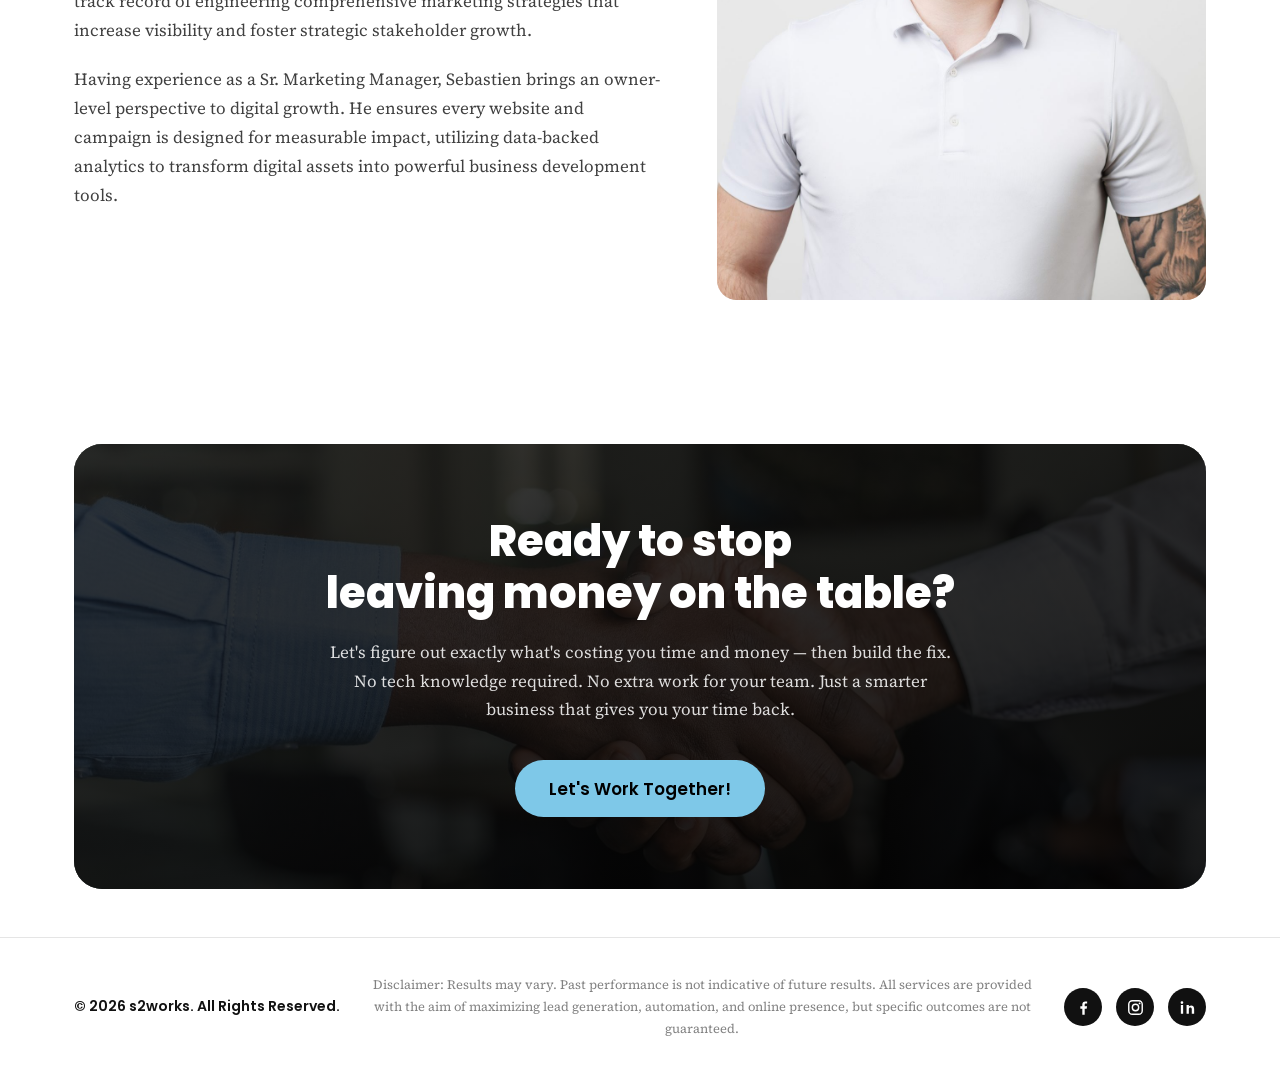
==== commit d36394ae: "Add time-saving note to final CTA subtext https://claude.ai/code/session_01QAYj825UBu2Zk7CMrH5CHw" ====
--- a/index.html
+++ b/index.html
@@ -279,7 +279,7 @@
         <img class="cta-bg" src="assets/cta-handshake.jpg" alt="" aria-hidden="true" loading="lazy">
         <div class="panel-cta-content">
           <h2 class="panel-title">Ready to stop<br>leaving money on the table?</h2>
-          <p class="panel-sub">Let's figure out exactly what's costing you — then build the fix. No tech knowledge required. No extra work for your team. Just a smarter business.</p>
+          <p class="panel-sub">Let's figure out exactly what's costing you time and money — then build the fix. No tech knowledge required. No extra work for your team. Just a smarter business that gives you your time back.</p>
           <a href="mailto:info@s2works.ca" class="btn btn-accent btn-lg">Let's Work Together!</a>
         </div>
       </div>
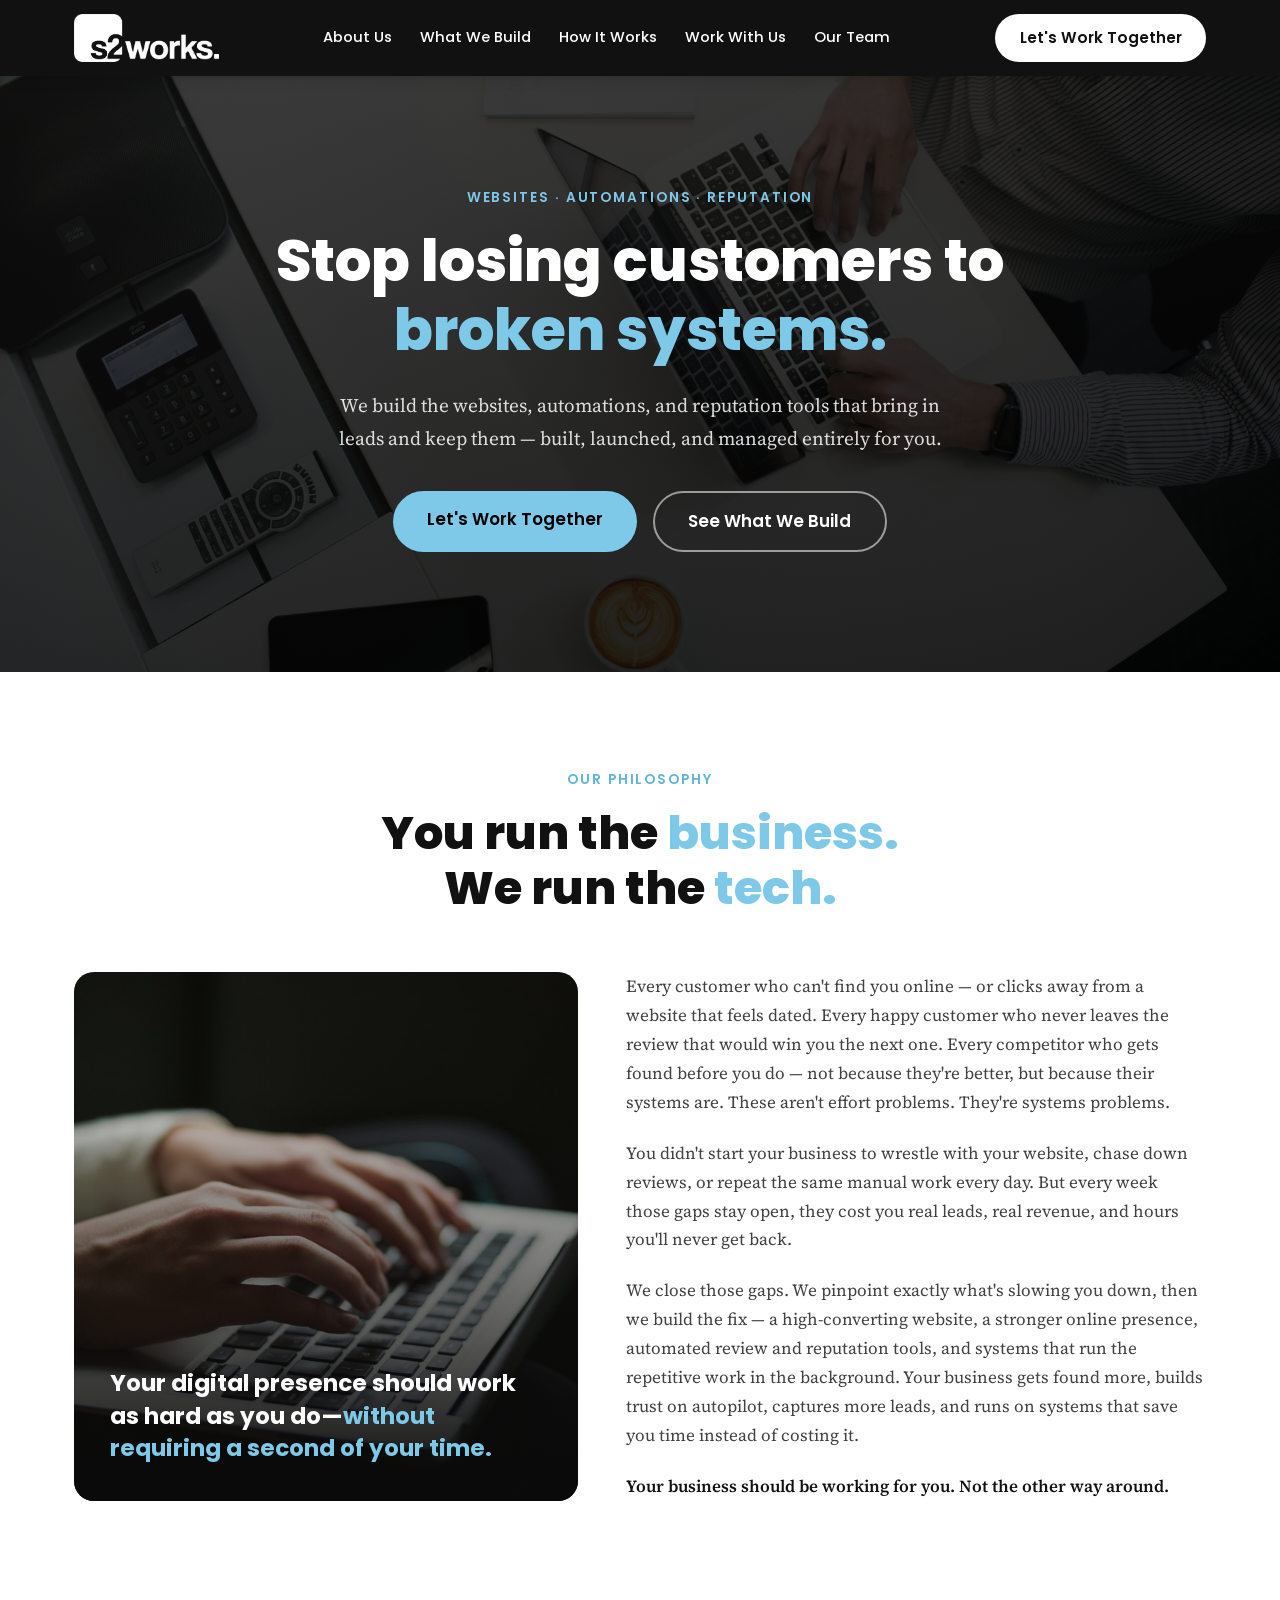
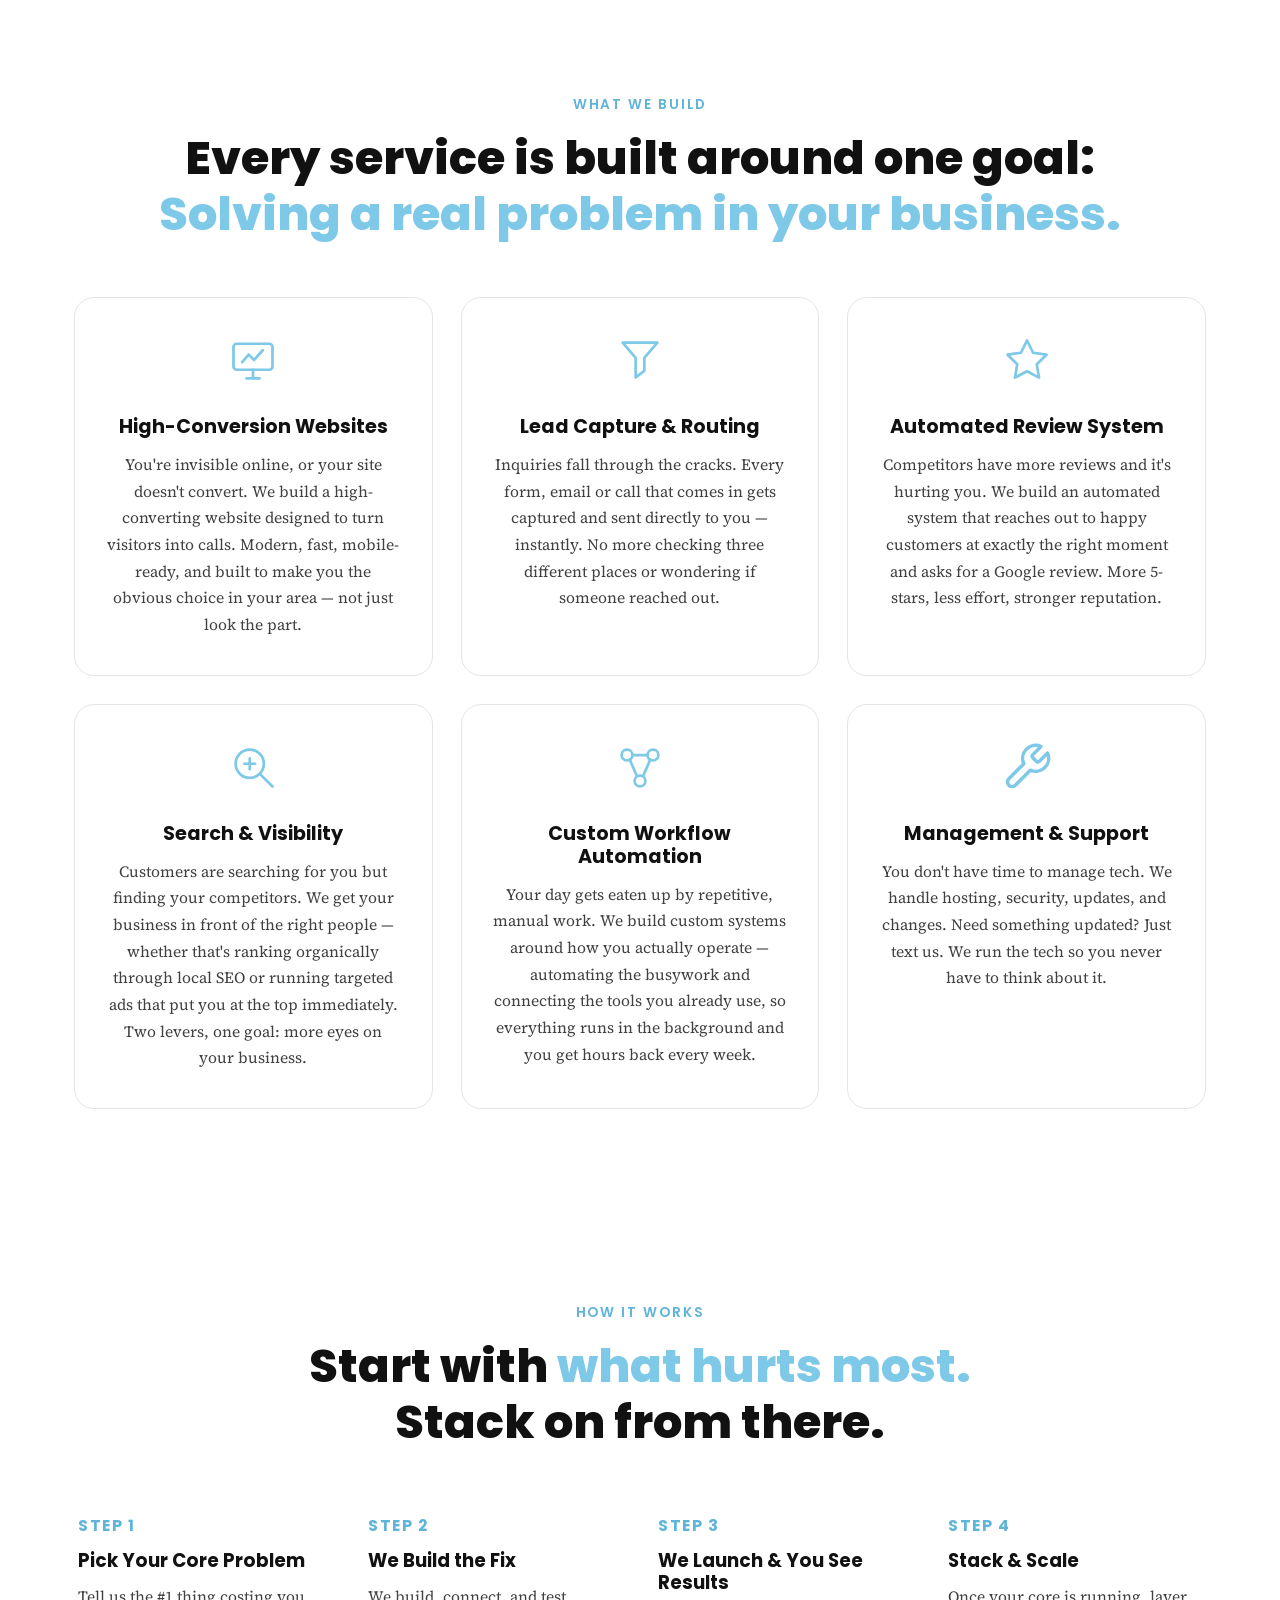
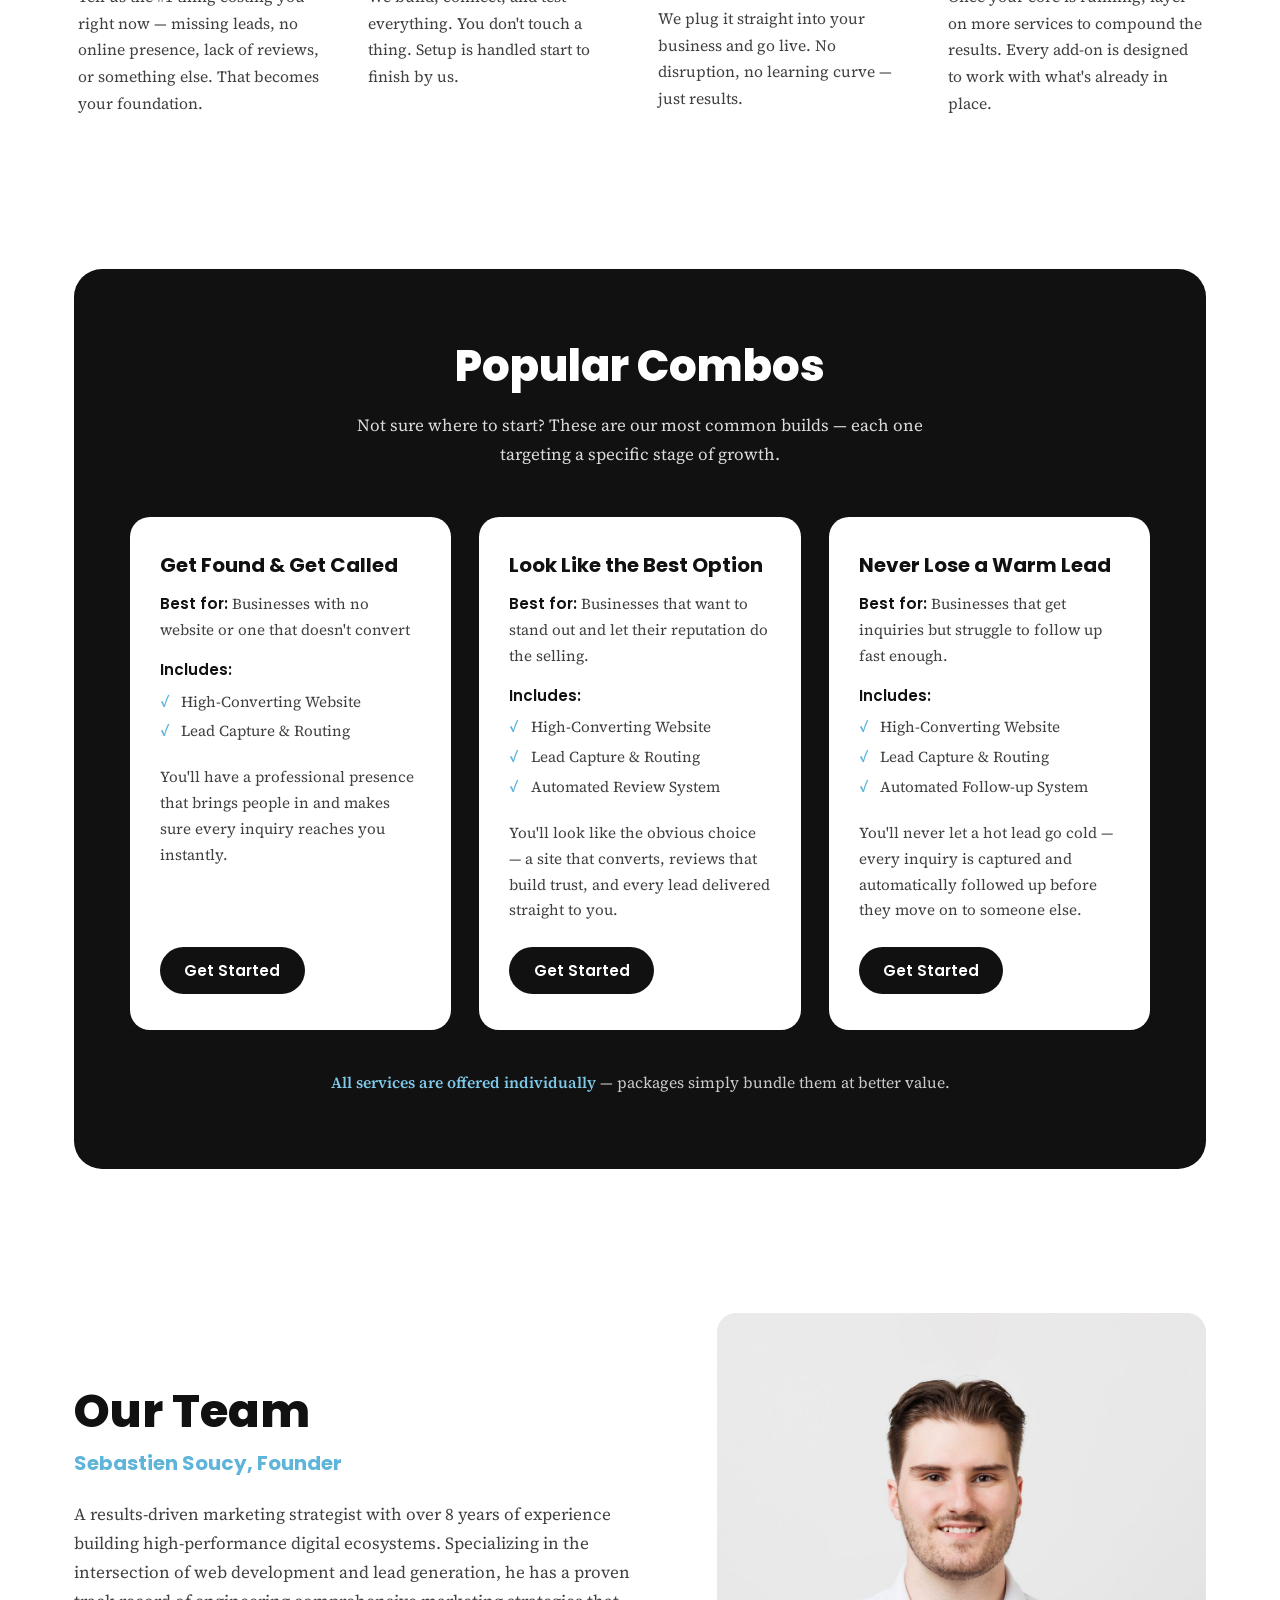
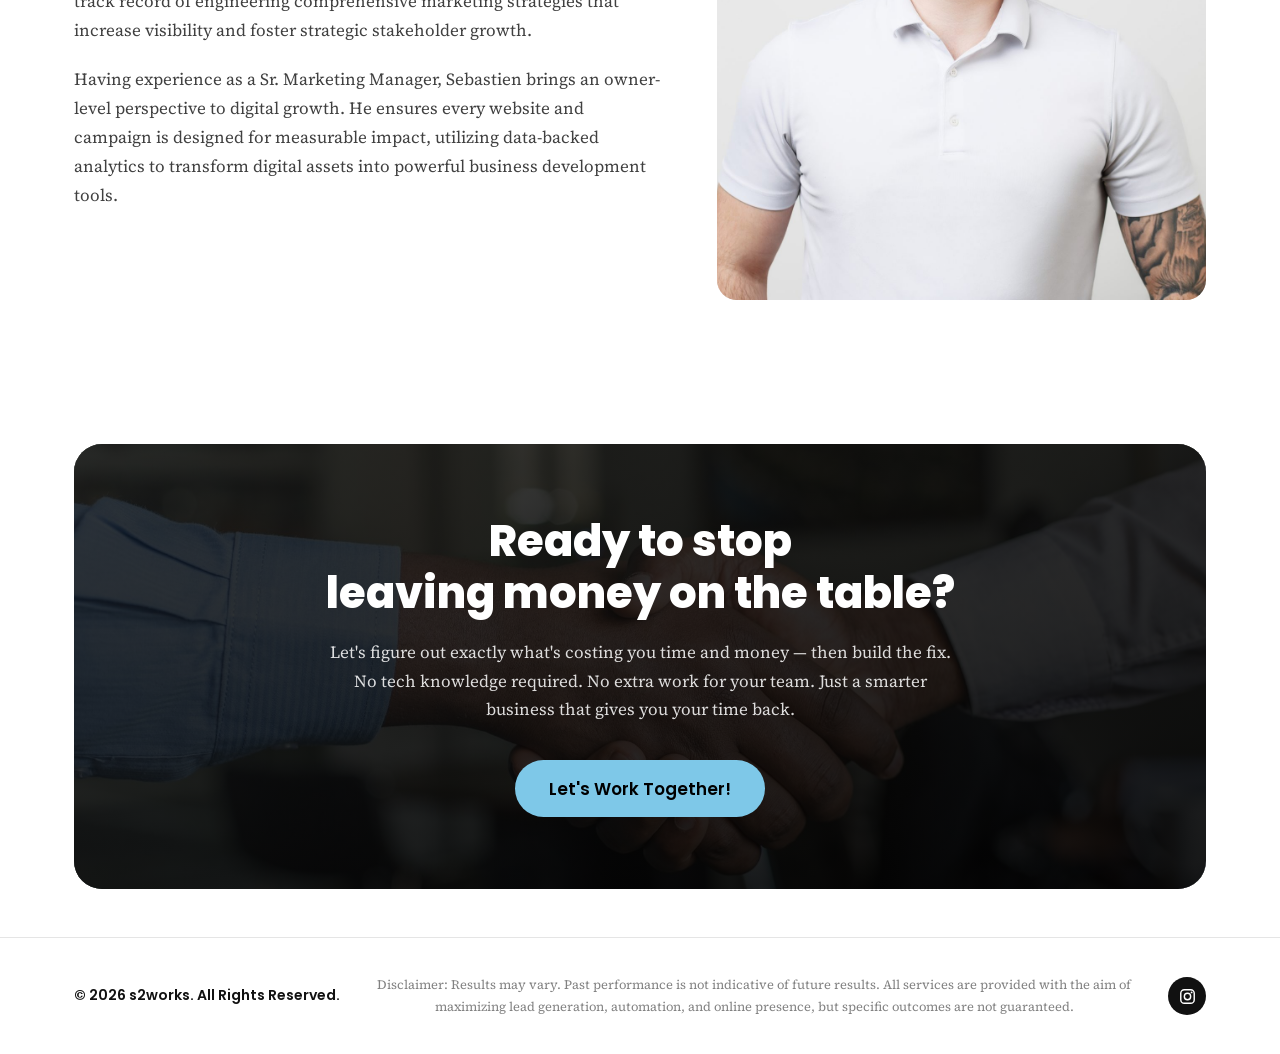
==== commit 30e91056: "Footer: keep only Instagram, link to @s2.works Remove Facebook and LinkedIn icons for now; point the" ====
--- a/index.html
+++ b/index.html
@@ -292,14 +292,8 @@
       <p class="footer-copyright">© 2026 s2works. All Rights Reserved.</p>
       <p class="footer-disclaimer">Disclaimer: Results may vary. Past performance is not indicative of future results. All services are provided with the aim of maximizing lead generation, automation, and online presence, but specific outcomes are not guaranteed.</p>
       <div class="footer-social">
-        <a href="#" aria-label="Facebook">
-          <svg viewBox="0 0 24 24" fill="currentColor" aria-hidden="true"><path d="M13.5 21v-7.5h2.5l.5-3h-3V8.6c0-.9.3-1.5 1.6-1.5H16.6V4.4c-.3 0-1.2-.1-2.3-.1-2.3 0-3.8 1.4-3.8 3.9v2.3H8v3h2.5V21h3z"/></svg>
-        </a>
-        <a href="#" aria-label="Instagram">
+        <a href="https://instagram.com/s2.works" target="_blank" rel="noopener" aria-label="Instagram — @s2.works">
           <svg viewBox="0 0 24 24" fill="none" stroke="currentColor" stroke-width="1.8" aria-hidden="true"><rect x="3.5" y="3.5" width="17" height="17" rx="4.5"/><circle cx="12" cy="12" r="4"/><circle cx="17.2" cy="6.8" r="1.2" fill="currentColor" stroke="none"/></svg>
-        </a>
-        <a href="#" aria-label="LinkedIn">
-          <svg viewBox="0 0 24 24" fill="currentColor" aria-hidden="true"><path d="M6.5 8.8H3.6V20h2.9V8.8zM5 7.5a1.7 1.7 0 1 0 0-3.4 1.7 1.7 0 0 0 0 3.4zM20.4 13.9c0-3-1.6-4.4-3.8-4.4-1.7 0-2.5 1-2.9 1.6V8.8H10.8V20h2.9v-5.9c0-1.3.6-2.1 1.8-2.1s1.9.8 1.9 2.1V20h3v-6.1z"/></svg>
         </a>
       </div>
     </div>
